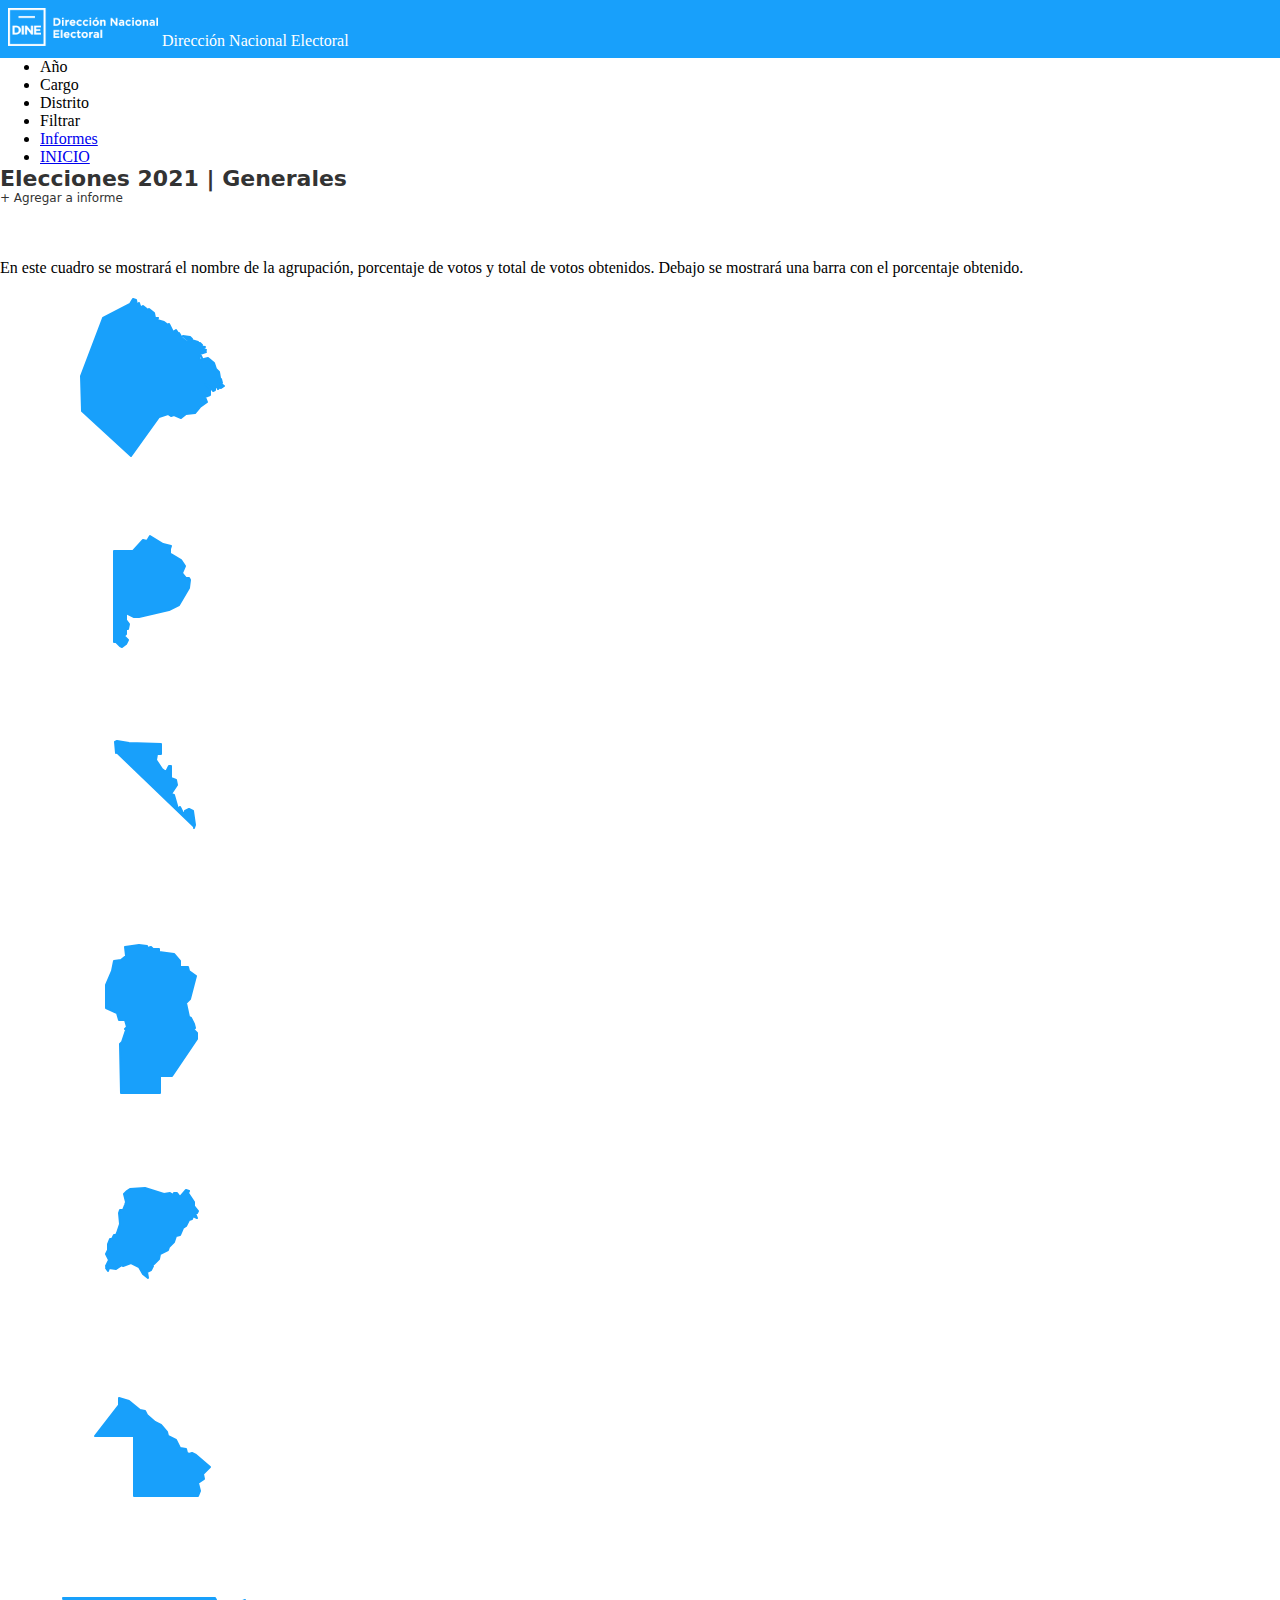
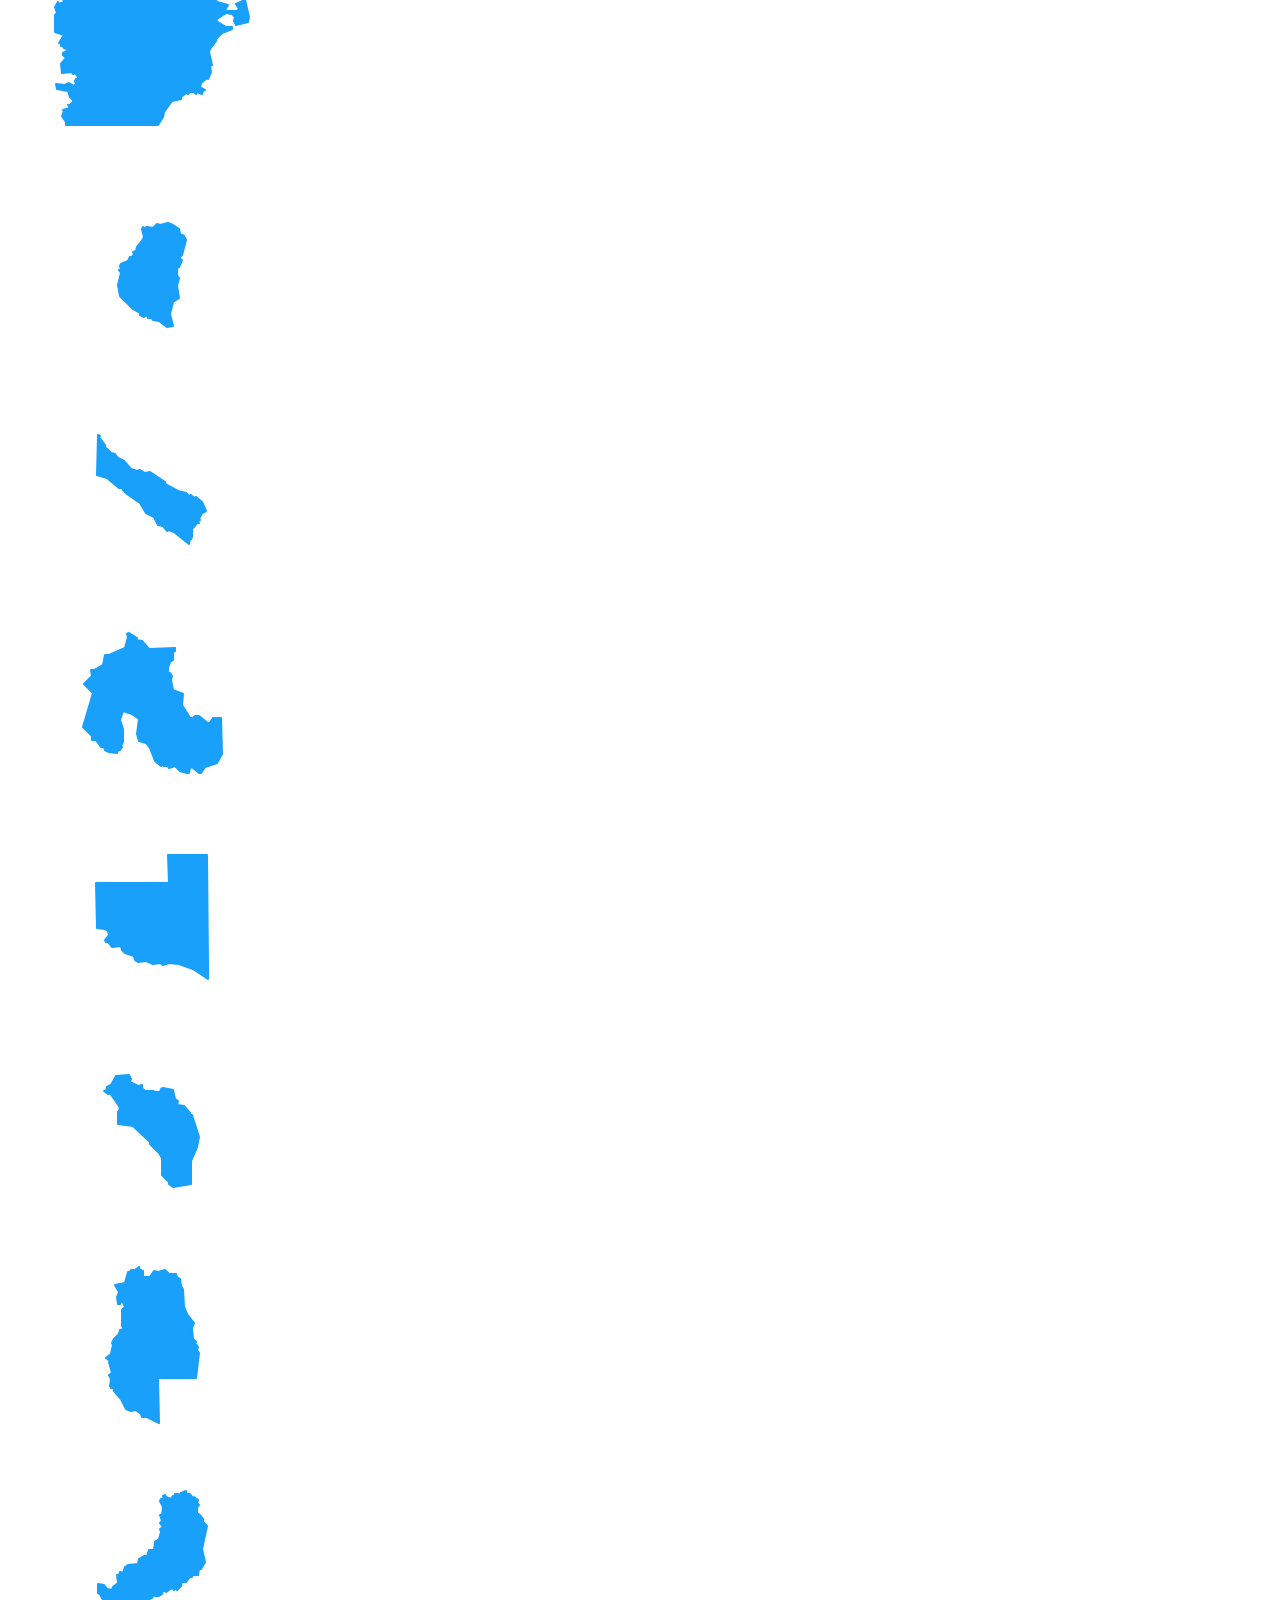
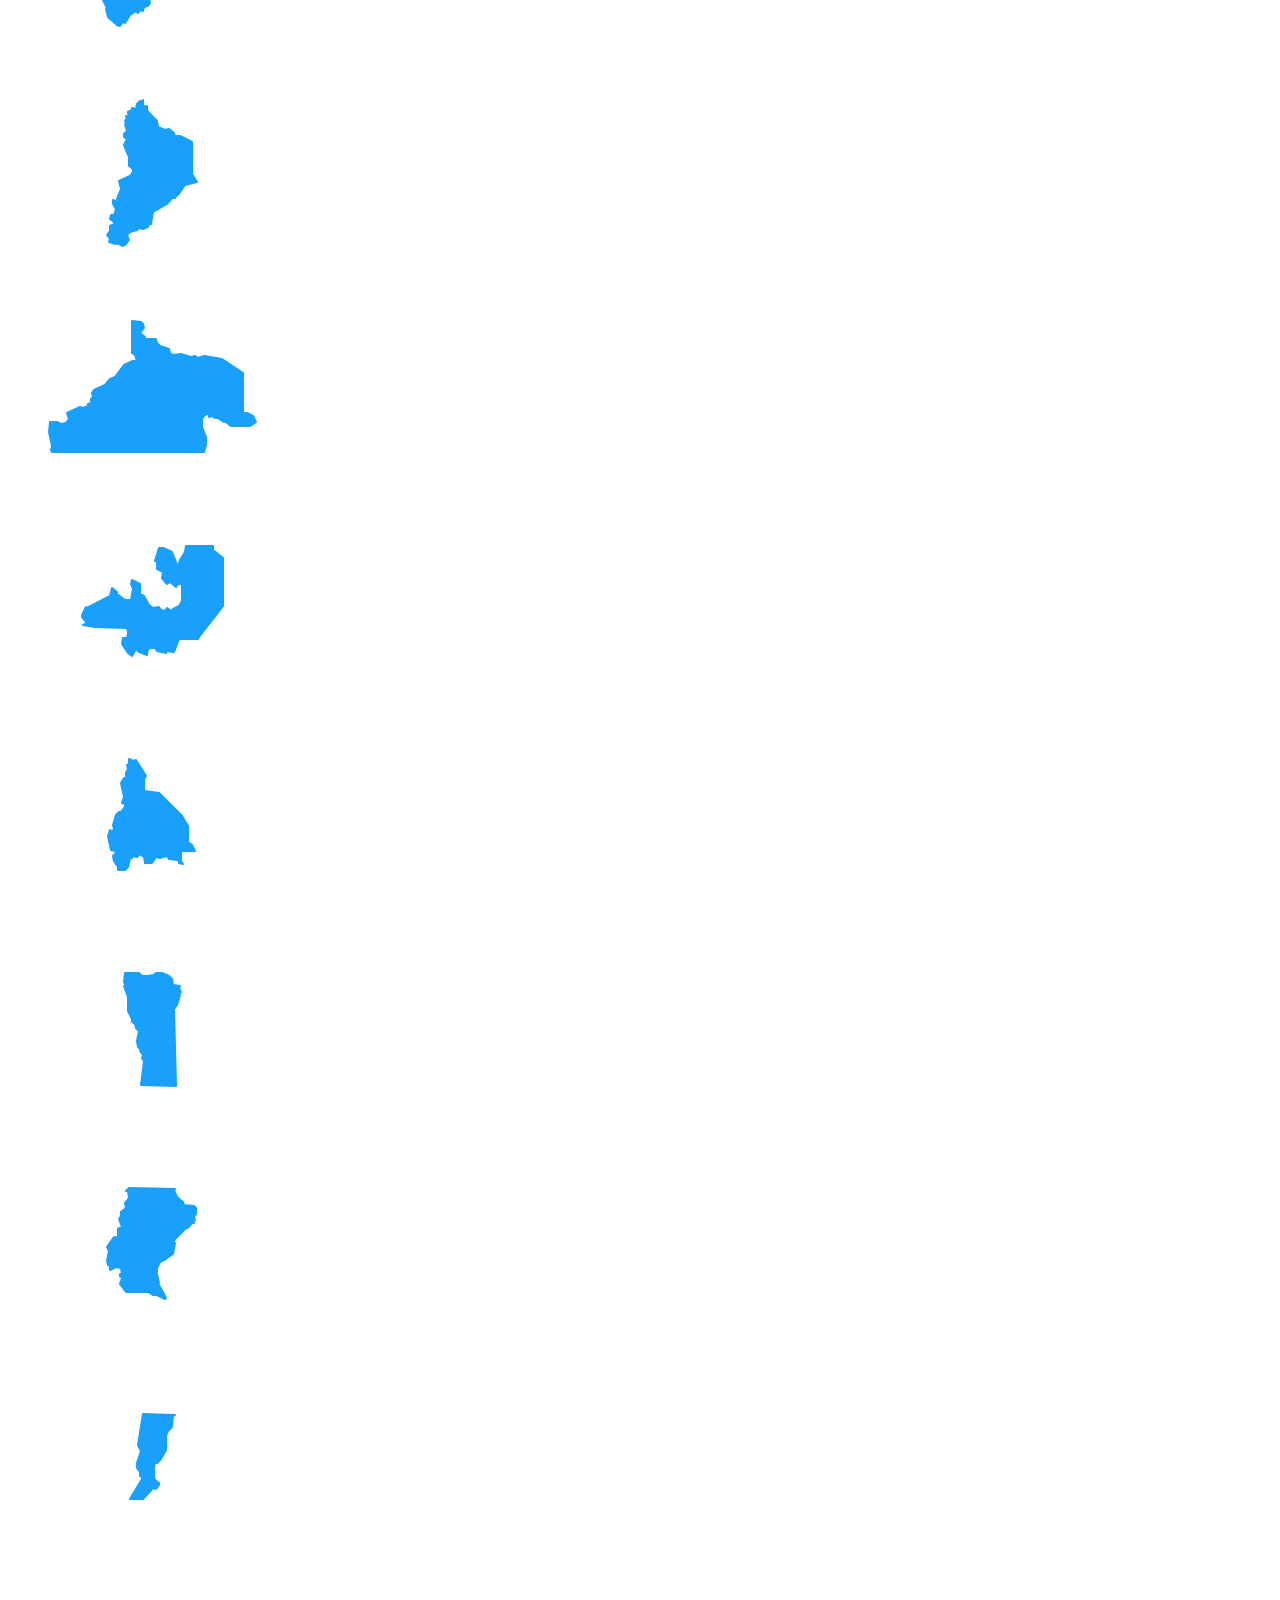
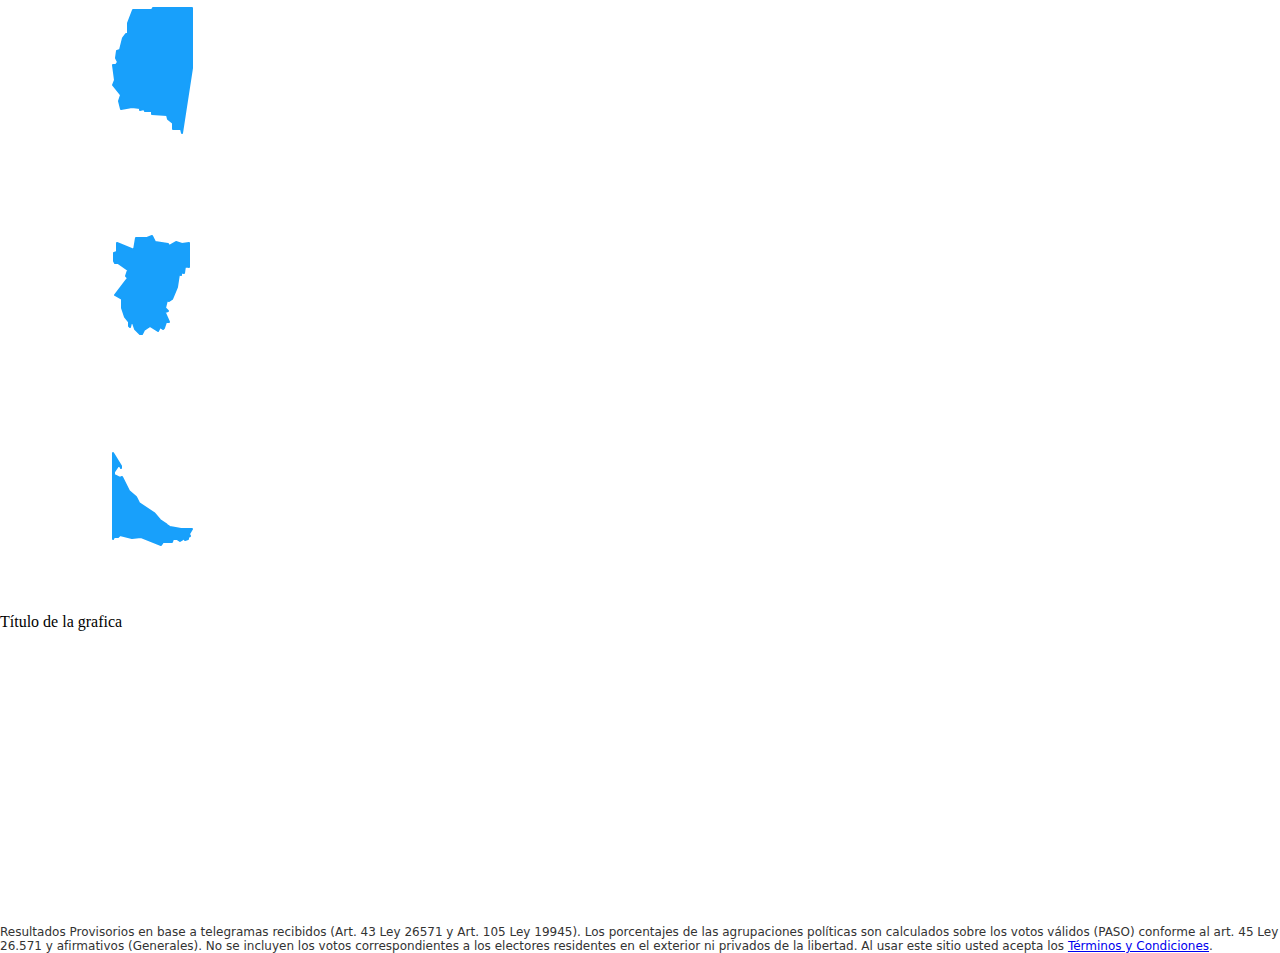
==== tup-lc2-votacion-app/generales.html @ 8f476973 "Creacion, los inicios del todo" ====
<!DOCTYPE html>
<html lang="es">

<head>
    <meta charset="UTF-8" />
    <meta name="viewport" content="width=device-width, initial-scale=1.0" />
    <title>Sistema de Publicación de Resultados Electorales</title>
    <link rel="shortcut icon" type="image/png" href="img/icons/favicon-16x16.png">
    <!-- Estilos CSS -->
    <link rel="stylesheet" href="css/common.css" />
    <link rel="stylesheet" href="css/pages/paso.css">
    <link rel="stylesheet" href="https://cdnjs.cloudflare.com/ajax/libs/font-awesome/5.15.4/css/all.min.css" crossorigin="anonymous" referrerpolicy="no-referrer" />
</head>

<body>
    <header>
        <!--Barra de logo portal-->
        <div class="header-page">
            <a href="index.html"></a><img src="img/icons/Logo_DINE_negativo.a88f983e.png" alt="logo" class="logo"> Dirección Nacional
            Electoral
        </div>
        <!--Barra de menú principal-->
        <ul>
            <li>Año</li>
            <li>Cargo</li>
            <li>Distrito</li>
            <li>Filtrar</li>
            <li><a class="active" href="informes.html">Informes</a></li>
            <li><a href="index.html">INICIO</a></li>
        </ul>
    </header>
    <!-- Contenido principal de la página -->
    <main>
        <section id="sec-titulo">
            <!--Seccion para agregar contenido-->
            <h2>Elecciones 2021 | Generales</h2>
            <!--Seccion para recorrido web-->
            <!--Seccion para "mensajes" que no se que es-->
        </section>
        <section id="sec-contenido">
            <!--Seccion para contenido de la página-->
            <p>+ Agregar a informe</p>
            <!--Icono Mesas computadas-->
            <svg version="1.1" id="Capa_1" xmlns="http://www.w3.org/2000/svg"
xmlns:xlink="http://www.w3.org/1999/xlink" x="0px" y="0px" width="841.889px"
height="595.281px" viewBox="0 0 841.889 595.281" enable-background="new 0 0 841.889
595.281" xml:space="preserve" class="v-icon__component theme--light" style="font-size: 50px; height: 50px; width: 50px;"><g><path fill="#FFFFFF"
d="M671.434,227.503l-43.614-14.145c-2.358-1.179-4.716-1.179-8.252,1.179
c-2.357,1.179-4.715,3.536-4.715,5.894l-1.179,3.536c-9.431-8.251-
22.396-20.039-34.185-35.363V31.827
c0-7.072-5.894-11.788-11.788-11.788H198.746c-7.073,0-11.788,5.895-
11.788,11.788v530.448c0,7.072,4.715,11.787,11.788,11.787h368.955c7.073,0,11.788-4.715,11.788-
11.787V348.917c1.179,2.357,3.536,3.536,4.715,4.716l44.794,14.145c1.179,0,2.357,0,3.5
36,0
c4.715,0,8.251-2.357,9.43-7.072s-1.179-10.609-5.894-12.967l0,0l34.185-11.787l30.648-102.554l34.185,10.608l0,0
c4.715,1.179,10.608-1.179,12.966-
7.072C679.685,234.576,676.149,228.682,671.434,227.503z
M555.914,550.487H210.533V43.615
h345.381v113.162c-29.47-25.934-77.799-21.218-83.693-20.039l-3.536-
34.185h35.363c5.894,0,10.609-4.715,10.609-10.609
c0-5.894-4.716-10.608-10.609-10.608H262.4c-4.715,2.357-9.43,7.072-
9.43,12.966c0,5.895,4.715,10.609,10.608,10.609h35.363
l11.787,132.022c0,2.357,1.179,5.894,2.357,8.251c2.357,2.358,4.715,3.537,7.072,3.537h1
03.731
c5.895,9.43,15.324,12.966,16.503,14.145c0,0,29.47,15.324,51.866,24.7
55c12.967,5.894,15.324,9.43,20.039,14.145
c2.357,3.537,5.894,7.073,10.609,10.609c14.146,12.967,34.185,14.146,4
0.078,15.324l17.682,4.715L555.914,550.487z
M456.897,203.927l-8.251-3.536c-1.179-1.179-17.682-8.251-31.827-
3.536c-8.251,2.357-14.145,8.251-18.86,17.682
c-2.357,4.715-3.536,8.251-3.536,12.967h-87.229l10.608-
122.593h130.844L456.897,203.927z M585.383,319.448l-42.436-11.788
c-1.179,0-2.357,0-3.536,0c0,0-17.682,0-28.291-9.431c-3.536-3.536-
5.894-7.072-8.251-9.43
c-5.894-7.073-11.788-12.967-27.112-20.039c-22.396-9.431-50.687-
24.755-51.865-24.755c0,0-7.073-3.536-9.431-9.43
c-1.179-3.536-1.179-7.072,1.179-10.609c2.357-4.715,4.716-
5.894,7.073-7.072c5.894-2.357,14.145,1.179,17.682,2.357l62.475,25.933
c4.715,1.18,15.324,4.716,22.396-2.357c4.715-4.715,3.536-11.787-
2.357-21.218c-10.609-16.503-29.469-20.039-37.721-20.039
c-1.179,0-2.357,0-2.357,0c-1.179,0-2.357,0-3.536,0l0,0l-4.716-
36.542l-1.179-8.251c0,0,0,0,1.179,0
c0,0,56.581-
8.252,76.621,24.754c15.323,25.933,38.899,50.688,56.58,62.475L585.383,319.448z"></path><path fill="#FFFFFF"
d="M368.49,179.174c2.357,1.179,3.536,2.357,5.894,2.357l0,0l0,0c3.536,0,5.895-
1.179,8.252-3.536
l29.469-35.363c3.536-4.715,2.357-10.609-1.179-14.146c-2.357-1.179-
4.715-2.357-7.072-2.357c-2.358,0-4.716,1.179-7.073,3.536
l-12.966,15.324l-9.431,11.788l-5.894-4.716l-4.715-3.536c-4.716-
3.536-10.609-2.357-14.146,2.357
c-3.536,4.716-
2.357,10.609,2.357,14.146L368.49,179.174z"></path><path fill="#FFFFFF"
d="M427.428,359.526c0-2.357,0-3.536,0-5.894c0,0,0,0,0-1.18l0,0l0,0c0-28.29-20.039-
50.688-44.793-50.688
c-24.755,0-44.794,22.397-
44.794,50.688l0,0l0,0c0,2.358,0,4.716,0,7.073c-14.145,16.503-23.575,40.078-
23.575,67.189l0,0l0,0c0,48.33,30.648,88.408,68.369,88.408c37.72,0,68.368-40.078,68.368-
88.408l0,0l0,0
C451.003,399.604,441.573,376.029,427.428,359.526z M382.635,495.085c23.576,0-43.615-25.933-47.151-57.76h94.302
C427.428,469.152,407.389,495.085,382.635,495.085z M406.21,344.202c7.073-3.536-15.324-5.894-23.575-5.894
c-8.252,0-16.503,2.357-23.576,5.894c3.537-12.967,12.967-
21.218,23.576-21.218C394.422,321.805,403.853,331.235,406.21,344.202z
M382.635,358.347c23.575,0,43.614,24.754,47.15,57.76h94.302C339.02,383.101,359.059,358.347,382.635,358.347z"></path></g></svg>
            <!--Icono Electores-->
            <svg version="1.1" id="Layer_1" xmlns="http://www.w3.org/2000/svg"
            xmlns:xlink="http://www.w3.org/1999/xlink" x="0px" y="0px" width="841.889px"
            height="595.281px" viewBox="0 0 841.889 595.281" enable-background="new 0 0 841.889
            595.281" xml:space="preserve" class="v-icon__component theme--light" style="font-size: 50px; height: 50px; width: 50px;"><title>comunidad</title><path fill="#FFFFFF"
            d="M462.824,342.115h-0.59c-3.125-1.252-6.67-0.854-9.438,1.062c-10.771,7.341-
            23.424,11.436-36.453,11.797
            c-13.2-0.436-26.022-4.519-37.043-11.797c-2.89-1.642-6.43-1.642-9.319,0c54.148,26.779-76.682,98.859-71.845,112.897
            c0.632,1.725,1.735,3.237,3.186,4.365c34.136,22.816,73.983,35.608,115.021,36.
            925c41.28-0.521,81.446-13.472,115.257-37.161
            c1.454-1.173,2.557-2.724,3.186-
            4.482C539.387,440.739,516.973,368.659,462.824,342.115z M458.813,359.693
            c5.067,2.88,9.848,6.237,14.275,10.027l-21.707,27.016l-21.353-26.426c10.135-
            1.979,19.866-5.647,28.784-10.854V359.693z
            M434.039,395.084l-17.342,20.999c0,0,0,0.59,0,0.826c0,0.235,0,0,0-0.826l17.224-20.999l17.578-21.471L434.039,395.084z
            M373.992,359.693c8.952,5.199,18.728,8.83,28.902,10.735l-21.588,26.308l22.061-27.252c4.616-3.762,9.55-7.117,14.746-10.027
            V359.693z M315.007,447.464c5.307-26.169,17.715-50.372,35.863-
            69.957l25.6,32.088c1.272,1.329,3,2.13,4.837,2.241
            c1.824-0.022,3.548-0.841,4.719-2.241l4.837-5.898l12.977,15.69l31.853,52.497c-20.349-4.863-39.705-13.204-57.216-24.656
            L315.007,447.464z M416.579,478.725c-10.703-0.196-21.366-1.381-31.852-
            3.539l31.852-52.143l32.088,52.496
            c-10.662,1.965-21.481,2.952-32.323,2.95L416.579,478.725z M461.29,472.709l32.441-52.851l12.977-15.69l4.955,5.898
            c1.138,1.441,2.883,2.27,4.719,2.242l0,0c1.824-0.023,3.548-0.842,4.719-
            2.242l25.718-32.56
            c18.07,19.442,30.544,43.411,36.099,69.367c-17.312,11.868-36.609,20.539-
            56.979,25.6L461.29,472.709z"></path><path fill="#FFFFFF"
            d="M416.462,340.935c45.3,0,81.753-54.856,81.753-100.157c1.717-45.184-33.521-83.204-
            78.705-84.92
            s-83.204,33.521-84.92,78.706c-0.078,2.07-
            0.078,4.144,0,6.214C334.59,286.079,371.043,340.935,416.462,340.935z M480.756,240.778c0,1.298,0,2.596,0,3.894c-18.168-6.606-25.364-40.229-27.842-
            56.98C470.381,199.714,480.797,219.574,480.756,240.778z
            M352.05,240.778c0.387-35.316,29.094-63.76,64.412-
            63.822c7.58,0.036,15.093,1.435,22.178,4.129
            c-5.771,25.088-21.943,46.535-44.475,58.985c-12.627,7.394-27.523,9.911-
            41.88,7.079C352.168,244.553,352.05,242.666,352.05,240.778
            z M362.549,260.244c13.056-0.269,25.851-3.71,37.278-10.028c19.154-
            10.271,34.437-26.506,43.531-46.244
            c4.719,20.645,14.864,47.188,35.392,53.087c-6.96,32.56-33.268,66.418-
            62.406,66.418s-54.03-32.089-61.816-63.94
            C357.182,259.952,359.863,260.188,362.549,260.244z"></path><path
            fill="#FFFFFF"
            d="M542.454,249.036l0.944,3.186c0.522,1.727,0.839,3.508,0.943,5.309l0,0c-0.551,1.18-
            1.966,3.657-4.247,7.433
            l-1.062,1.77c-1.563,2.695-
            1.181,6.096,0.943,8.376c6.438,6.525,14.637,11.034,23.595,12.977c0.584,0.114,1.185,0.
            114,1.77,0
            c3.892,0.367,7.345-2.489,7.713-6.381c0.352-3.722-2.251-7.075-5.943-7.658c4.577-1.021-8.934-2.859-12.859-5.427
            c1.602-2.582,2.87-5.356,3.775-8.258c0.116-1.177,0.116-2.362,0-3.539c-0.062-
            3.077-0.537-6.133-1.416-9.083l-0.943-3.422
            c0-1.298-0.826-2.595-1.18-3.893v-1.18c-3.318-7.425-5.047-15.462-5.073-
            23.595c0.729-30.418,25.977-54.486,56.395-53.759
            s54.486,25.977,53.759,56.395c-0.187,7.795-2.025,15.461-5.395,22.492l2.124,7.433c-0.941,3.021-1.457,6.157-1.533,9.319
            c-0.116,1.177-0.116,2.362,0,3.539c-0.056,0.352-
            0.056,0.71,0,1.062c0.976,2.515,2.201,4.926,3.657,7.196
            c-2.936,1.979-6.159,3.49-9.556,4.483c-3.891,0.815-6.383,4.629-
            5.567,8.52c0.815,3.89,4.63,6.382,8.52,5.566
            c0.443-0.093,0.877-0.228,1.294-0.401c7.512-2.082,14.32-6.159,19.701-
            11.797c2.093-2.286,2.518-5.642,1.062-8.376l-1.062-1.77
            c-0.943-1.534-3.421-5.663-4.246-7.314v-0.59c0.017-1.81,0.336-3.604,0.943-
            5.309c0.59-2.478,1.298-4.837,1.77-6.371
            c15.945-34.834,0.633-75.999-34.201-91.944s-75.999-0.633-91.944,34.201c8.279,18.087-8.396,38.857-0.319,57.036L542.454,249.036z"></path><path fill="#FFFFFF"
            d="M642.375,297.64c-2.532-1.03-5.412-0.72-7.668,0.825c-8.872,5.963-19.276,9.24-
            29.965,9.438
            c-10.801-0.386-21.289-3.732-30.318-9.674c-2.138-1.544-4.956-1.771-7.313-
            0.59l0,0c-23.636,13.269-41.938,34.323-51.789,59.575
            c3.657,4.247,7.078,8.612,10.263,12.977c5.804-16.099,14.791-30.863,26.426-
            43.413l24.42,27.134
            c0.923,1.054,2.257,1.656,3.657,1.651l0,0c1.508-0.124,2.886-0.899,3.775-
            2.124l20.526-29.729l20.881,30.201
            c0.928,1.18,2.285,1.943,3.775,2.123l0,0c1.43-0.02,2.79-0.615,3.774-
            1.651l24.893-27.134c15.105,16.03,25.513,35.905,30.082,57.452
            c-24.783,16.33-53.728,25.214-83.405,25.6c-22.516-0.792-44.649-6.045-65.12-
            15.454c3.217,5.863,6.131,11.888,8.73,18.05
            c18.353,6.987,37.713,10.971,57.334,11.797c33.779-0.463,66.647-11.022,94.376-
            30.318c1.199-0.993,2.098-2.301,2.596-3.775C705.608,378.923,687.204,319.819,642.375,297.64z M579.615,342.705l-20.881-
            22.65c3.726-2.86,7.67-5.425,11.797-7.668
            c7.562,4.349,15.827,7.343,24.42,8.848L579.615,342.705z M629.989,342.705l14.864-21.353c8.595-1.564,16.855-4.598,24.42-8.966
            c4.164,2.182,8.113,4.749,11.797,7.668L629.989,342.705z"></path><path
            fill="#FFFFFF" d="M628.337,190.877c-1.385-2.284-4.359-3.014-6.644-1.628c1.115,0.676-1.91,1.773-2.204,3.044
            c-6.253,27.959-24.774,29.492-39.639,30.79c-8.729,0.708-18.639,1.651-
            18.639,11.207c0,24.185,19.465,53.323,43.53,53.323
            c24.066,0,43.649-29.139,43.649-
            53.323C643.531,219.045,636.794,204.462,628.337,190.877z M604.743,278.057
            c-17.932,0-33.976-24.42-34.094-43.649c3.214-1.169,6.607-1.768,10.027-
            1.77c13.213-1.18,34.447-2.949,44.711-27.251
            c5.456,9.175,9.925,18.903,13.331,29.021C638.719,253.637,622.792,278.057,604.
            743,278.057z"></path><path fill="#FFFFFF" d="M313.709,362.996c3.304-4.011,6.843-
            7.903,10.5-11.797c-10.078-22.699-27.316-41.47-49.076-53.44l0,0
            c-2.572-1.03-5.487-0.721-7.786,0.825c-8.815,5.99-19.19,9.271-29.847,9.438c10.771-0.347-21.232-3.697-30.2-9.674
            c-2.422-1.345-5.365-1.345-7.786,0c-44.476,22.061-62.879,81.046-
            58.985,92.606c0.544,1.449,1.483,2.717,2.713,3.657
            c28.015,18.697,60.712,29.161,94.377,30.201c16.017-0.268,31.911-2.851,47.188-
            7.669c1.908-5.903,4.153-11.693,6.724-17.341
            c-14.479,5.61-29.701,9.067-45.183,10.263l25.01-51.553c1.152-2.354,0.273-
            5.196-2.005-6.488l-10.146-5.898l21.234-27.605
            C295.008,330.396,306.432,345.669,313.709,362.996z M153.741,384.349c5.684-
            25.848,19.895-49.032,40.346-65.828l21.234,27.487
            l-10.146,5.898c-2.234,1.332-3.06,4.165-
            1.887,6.488l24.892,51.554C201.697,407.4,176.191,398.629,153.741,384.349z
            M232.192,396.146l-18.285-37.751l10.971-6.488c1.257-0.7,2.157-1.9,2.478-
            3.304c0.226-1.408-0.114-2.85-0.943-4.011l-24.303-32.088
            l0,0c9.059,5.185,19.108,8.401,29.493,9.438c0.472,22.65,0.708,55.564,0.59,73.
            731V396.146z M247.764,344.593
            c-1.677,2.163-
            1.283,5.275,0.879,6.952c0.171,0.132,0.35,0.253,0.536,0.362l10.972,6.488l17.932,38.341c0-12.505,0-35.392,0-74.204
            c10.56-1.072,20.771-4.369,29.965-9.673l0,0L247.764,344.593z"></path><path
            fill="#FFFFFF"
            d="M180.521,255.171c5.19,10.382,23.594,41.525,56.743,41.525c33.15,0,51.554-
            31.144,56.744-41.525
            c7.55-3.822,12.906-10.921,14.511-19.229c4.03-10.152,3.024-21.612-2.714-
            30.908c-1.321-1.697-2.869-3.205-4.601-4.482
            c-9.042-35.281-44.972-56.552-80.253-47.51c-23.321,5.977-41.532,24.188-
            47.509,47.51c-1.962,1.255-3.68,2.854-5.073,4.719
            c-5.66,9.234-6.664,20.588-
            2.713,30.672C167.249,244.36,172.775,251.508,180.521,255.171z M180.521,214.235
            c1.003-1.31,2.491-2.16,4.129-2.359l0,0c0.77,0.139,1.506-0.372,1.645-
            1.142c0.003-0.013,0.005-0.025,0.007-0.038
            c3.3-27.756,28.475-47.581,56.23-
            44.281c23.217,2.76,41.521,21.064,44.28,44.281c0.178,0.805,0.959,1.325,1.77,1.18c1.693,0.124,3.247,0.987,4.247,2.359c1.651,2.241,3.067,7.078,0,17.342c1.415,4.954-4.247,10.735-8.848,9.438
            c-0.716-0.241-1.494,0.122-1.77,0.825c-7.668,19.584-24.892,39.284-
            45.772,39.284s-38.223-19.818-45.891-39.52
            c-0.238-0.571-0.797-0.944-1.416-0.944l0,0c-4.601,1.534-7.55-4.364-8.966-
            9.319c-2.595-10.027-1.18-14.864,0.473-17.105H180.521z"></path></svg>
            <!--Icono Participación sobre escrutado-->
            <svg version="1.1" id="Layer_1" xmlns="http://www.w3.org/2000/svg" xmlns:xlink="http://www.w3.org/1999/xlink" x="0px" y="0px" width="841.889px" height="595.281px" viewBox="0 0 841.889 595.281" enable-background="new 0 0 841.889 595.281" xml:space="preserve" class="v-icon__component theme--light" style="font-size: 50px; height: 50px; width: 50px;"><title>participacion</title><path fill="#FFFFFF" d="M508.832,212.347c-2.05-2.229-4.488-4.068-7.195-5.427c-2.793-1.0335.824-1.238-8.73-0.59             c-1.705,0.26-3.37,0.735-4.955,1.416c-10.957,5.935-20.277,14.48527.133,24.892c-4.26,6.344-10.35,11.24-17.46,14.038V116.909             c1.236-5.799-2.462-11.501-8.261-12.737s-11.502,2.462-12.737,8.261c0.315,1.476-0.315,3.001,0,4.477v70.782             c0,2.802-2.271,5.073-5.073,5.073s-5.072-2.271-5.072-5.073V97.326c0.7516.472-3.886-12.327-10.357-13.079             c-0.048-0.006-0.095-0.011-0.143-0.016c-6.479,0.673-11.188,6.47310.515,12.953c0.005,0.047,0.011,0.095,0.016,0.142v90.247             c0,2.802-2.271,5.073-5.072,5.073c-2.802,0-5.073-2.271-5.073-5.073v80.81c0.771-6.364-3.682-12.18-10.027-13.095             c-6.48,0.673-11.188,6.47310.515,12.953c0.005,0.047,0.01,0.095,0.016,0.142v90.365c0,2.802-2.271,5.0735.073,5.073             s-5.072-2.271-5.072-5.073v-61.816c0.751-6.472-3.886-12.327-10.35713.079c-0.048-0.005-0.095-0.011-0.143-0.016             c-6.48,0.674-11.188,6.47310.515,12.953c0.005,0.047,0.01,0.095,0.016,0.142v128.234c1.572,18.48,6.725,36.419,21.824,47.188             h81.636c11.325-6.8,20.806-16.28,27.605-27.605c2.595-4.837,4.8379.319,7.078-13.566c6.687-16.377,16.459-31.315,28.785-44.003             c3.446-2.846,7.115-5.409,10.971-7.668c1.093-0.64,1.863-1.711,2.1232.949C509.631,214.033,509.414,213.078,508.832,212.347z"></path><path fill="#FFFFFF" d="M328.573,348.25h127.645c4.495,0,8.14,3.645,8.14,8.14l0,0v154.66l0,0H320.552l0,0V3 56.272             C320.615,351.868,324.17,348.313,328.573,348.25z"></path><rect x="339.073" y="317.695" fill="#FFFFFF" width="108.061" height="22.533"></rect><path fill="#FFFFFF" d="M657.24,282.422c-1.578-1.706-3.458-3.105-5.544-4.129c-2.162-0.5924.444-0.592-6.606,0             c-1.346,0.213-2.655,0.61-3.894,1.18c-8.328,4.552-15.416,11.07320.645,18.993c-3.306,4.799-7.938,8.529-13.331,10.736v-99.804             c1.083-4.431-1.632-8.899-6.062-9.982c-4.431-1.082-8.899,1.6329.982,6.062c-0.314,1.288-0.314,2.632,0,3.92V263.9c0.207,2.307-1.473,4.354-3.774,4.602c-2.343-0.122-4.143-2.12-4.0214.462c0.002-0.047,0.005-0.093,0.009-0.14v-69.484             c1.083-4.431-1.632-8.899-6.062-9.981c-4.431-1.083-8.899,1.6319.982,6.062c-0.314,1.288-0.314,2.632,0,3.92v69.013             c0.373,2.117-1.041,4.137-3.159,4.51c-2.117,0.372-4.136-1.042-4.5093.159c-0.078-0.447-0.078-0.904,0-1.351v-61.816             c0.939-4.463-1.918-8.843-6.381-9.781c-4.463-0.939-8.842,1.9179.781,6.381c-0.235,1.121-0.235,2.279,0,3.4v69.721             c0.737,2.02-0.303,4.255-2.322,4.992c-2.02,0.736-4.254-0.303-4.9912.322c-0.315-0.862-0.315-1.808,0-2.67v-47.188             c0.938-4.463-1.918-8.842-6.381-9.781s-8.843,1.918-9.781,6.381c0.236,1.121-0.236,2.279,0,3.4v98.152             c-1.186,13.88,4.937,27.377,16.162,35.627h62.524c8.877-5.241,16.29912.623,21.588-21.471l5.309-10.382             c5.146-12.51,12.633-23.922,22.061-33.622c2.67-2.135,5.467-4.104,8.3765.898c0.834-0.489,1.431-1.3,1.652-2.241             C657.869,283.641,657.694,282.938,657.24,282.422z"></path><path fill="#FFFFFF" d="M519.332,386.472h97.68c3.453,0,6.252,2.799,6.252,6.252v117.971l0,0H512.608l0,0V39 2.724             c-0.01-3.453,2.781-6.26,6.2346.27C519.006,386.454,519.169,386.46,519.332,386.472z"></path><rect x="527.354" y="363.114" fill="#FFFFFF" width="82.698" height="17.224"></rect><path fill="#FFFFFF" d="M304.508,320.173c-1.309-1.415-2.869-2.575-4.602-3.421c-1.8510.524-3.812-0.524-5.662,0l-3.186,0.943             c-6.955,3.823-12.869,9.291-17.224,15.927c-2.748,4.048-6.654,7.17311.207,8.966v-83.76c0.419-4.117-2.505-7.824-6.606-8.376             c-4.149,0.493-7.14,4.218-6.725,8.376v45.536c0.135,1.95-1.337,3.6413.287,3.774c-0.005,0.001-0.011,0.001-0.016,0.001             c-1.909-0.187-3.322-1.861-3.186-3.775v-57.688c0.352-4.139-2.607-7.8246.725-8.376c-4.116,0.552-7.075,4.237-6.724,8.376v57.688             c0.343,1.792-0.831,3.523-2.623,3.866c-1.792,0.344-3.522-0.831-3.8652.623c-0.079-0.41-0.079-0.832,0-1.243v-51.671             c0.412-4.134-2.593-7.824-6.725-8.258c-4.1,0.493-7.071,4.1446.725,8.258v57.688c0.001,1.759-1.425,3.186-3.184,3.187             s-3.186-1.425-3.187-3.184c0-0.001,0-0.002,0-0.003v-39.049c0.352-4.1392.607-7.824-6.725-8.376             c-4.149,0.493-7.139,4.218-6.725,8.376v82.58c1.079,11.861,4.222,23.405,13.921,30.318h52.144             c7.469-4.531,13.645-10.91,17.931-18.521l4.483-8.612c4.286-10.447,10.53319.979,18.403-28.077c2.212-1.854,4.58-3.511,7.078-4.954             c0.715-0.38,1.199-1.085,1.2981.888C305.219,321.508,305.073,320.68,304.508,320.173z"></path><path fill="#FFFFFF" d="M189.368,406.999h81.518c2.867,0,5.19,2.324,5.19,5.191v98.859l0,0h91.898l0,0V412.19             C184.178,409.323,186.501,406.999,189.368,406.999z"></path><rect x="195.975" y="387.534" fill="#FFFFFF" width="69.013" height="14.393"></rect></svg>
        <div><!-- Cuadro de datos por agrupacion politica-->
        En este cuadro se mostrará el nombre de la agrupación, porcentaje de votos y total de votos obtenidos. Debajo se mostrará una barra con el porcentaje obtenido.</div>
        <div><!--Cuadro de mapa-->
        <!--//Ciudad Autónoma de Buenos Aires//-->
        <svg height="210" width="800"><path class="leaflet-interactive" stroke="#18a0fb" stroke-opacity="1" stroke-width="2" stroke-linecap="round" stroke-linejoin="round" fill="#18a0fb" fill-opacity="1" fill-rule="evenodd" d="M182 61L179 56L176 58L178 56L176 53L173 55L169 47L168 48L164 45L157 43L158 41L155 41L154 36L149 32L148 33L143 29L142 30L145 32L140 29L138 32L137 30L140 29L139 26L137 28L136 23L133 22L130 27L103 41L81 99L82 134L131 179L159 140L168 137L171 139L174 138L181 141L186 137L195 136L200 130L207 125L205 120L210 118L210 112L205 107L210 110L213 114L215 113L215 110L217 110L218 112L219 111L217 109L221 111L224 109L220 106L222 106L221 102L218 102L216 104L215 103L217 102L212 102L220 101L219 95L216 92L214 86L208 81L200 83L199 80L201 79L202 81L200 77L206 75L203 75L203 73L206 73L201 71L205 70L199 69L198 68L202 68L200 66L195 67L194 66L198 65L188 62L192 62L190 60L183 59L189 64L187 65z"></path></svg>
        <!--//Buenos Aires//--> 
        <svg height="210" width="800"><path class="leaflet-interactive" stroke="#18a0fb" stroke-opacity="1" stroke-width="2" stroke-linecap="round" stroke-linejoin="round" fill="#18a0fb" fill-opacity="1" fill-rule="evenodd" d="M171 55L163 53L150 45L147 50L143 49L133 60L114 60L114 151L116 151L120 155L122 156L126 153L128 149L124 145L126 143L126 138L128 138L129 133L126 129L126 122L134 126L139 126L169 119L179 114L189 97L190 89L189 87L186 87L182 82L185 75L181 69L171 63L170 64L170 58z"></path></svg>  
        <!--//Catamarca//--> 
        <svg height="210" width="800"><path class="leaflet-interactive" stroke="#18a0fb" stroke-opacity="1" stroke-width="2" stroke-linecap="round" stroke-linejoin="round" fill="#18a0fb" fill-opacity="1" fill-rule="evenodd" d="M194 123L195 120L193 106L189 104L185 106L185 108L183 108L180 102L178 104L174 90L171 89L177 80L176 75L171 73L171 61L169 61L166 67L162 64L156 55L157 49L161 49L161 39L129 38L117 36L115 37L116 48L12062L116 64L115 70L122 80L121 84L110 84L111 85L104 98L104 102L116 101L119 105L118 108L129 111L132 117L137 116L148 118L149 115L151 114L161 116L163 125L166 127L165 131L172 132L178 139L178 141L180 141L187 163L194 162L199 158L198 149L201 149L201 145L199 143L201 135L199 131L194 127L194 124z"></path></svg>
        <!--//Córdoba//--> 
        <svg height="210" width="800"><path class="leaflet-interactive" stroke="#18a0fb" stroke-opacity="1" stroke-width="2" stroke-linecap="round" stroke-linejoin="round" fill="#18a0fb" fill-opacity="1" fill-rule="evenodd" d="M125 101L127 108L125 110L126 111L122 123L120 125L121 174L160 174L160 157L172 157L197 120L197 114L193 110L195 109L194 105L191 99L189 98L186 84L190 80L196 57L189 52L188 48L180 48L180 42L174 35L159 33L159 30L153 30L151 28L147 29L147 27L139 26L125 28L126 37L121 41L114 42L112 52L106 66L106 89L117 94L119 101z"></path></svg>  
        <!--//Corrientes//--> 
        <svg height="210" width="800"><path class="leaflet-interactive" stroke="#18a0fb" stroke-opacity="1" stroke-width="2" stroke-linecap="round" stroke-linejoin="round" fill="#18a0fb" fill-opacity="1" fill-rule="evenodd" d="M106 135L108 138L109 135L116 136L122 132L123 133L131 130L139 134L143 141L148 145L147 139L151 137L153 133L152 131L154 131L159 126L160 121L168 117L169 114L174 109L176 103L180 102L183 95L186 93L189 87L192 86L193 83L197 85L195 80L197 80L198 78L194 73L194 69L188 60L189 58L186 57L180 64L177 60L174 60L173 62L170 60L164 61L145 55L130 56L127 58L124 61L126 69L125 72L123 77L120 77L119 80L120 91L117 100L116 102L114 102L112 106L110 106L108 111L108 117L106 121L109 127L106 133L107 135z"></path></svg>  
        <!--//Chaco//--> 
        <svg height="210" width="800"><path class="leaflet-interactive" stroke="#18a0fb" stroke-opacity="1" stroke-width="2" stroke-linecap="round" stroke-linejoin="round" fill="#18a0fb" fill-opacity="1" fill-rule="evenodd" d="M152 149L198 149L200 144L198 136L204 132L203 127L210 120L196 108L192 106L189 107L187 106L186 102L180 101L176 93L168 89L167 85L161 78L155 75L147 68L145 64L140 63L129 54L119 51L119 58L95 89L134 89L134 149z"></path></svg>  
        <!--//Chubut//--> 
        <svg height="210" width="800"><path class="leaflet-interactive" stroke="#18a0fb" stroke-opacity="1" stroke-width="2" stroke-linecap="round" stroke-linejoin="round" fill="#18a0fb" fill-opacity="1" fill-rule="evenodd" d="M94 37L63 37L64 41L59 43L58 41L55 46L57 52L55 54L55 71L64 74L59 82L61 82L61 85L62 84L64 87L67 88L67 90L63 92L63 94L66 97L61 103L62 112L72 111L73 113L75 112L78 116L78 118L76 118L75 120L76 123L74 125L69 122L65 124L56 123L57 128L68 130L70 136L73 139L73 141L70 144L68 144L70 147L63 149L64 150L62 155L66 161L66 164L158 164L163 156L164 151L172 140L181 138L181 136L186 132L188 133L190 131L194 131L196 133L197 131L202 133L203 130L205 129L200 126L201 122L207 117L208 118L211 111L210 105L212 104L209 91L210 88L216 80L216 78L222 72L232 68L232 66L226 66L216 60L217 58L226 52L232 53L235 56L234 60L236 64L248 61L249 56L245 39L236 43L239 48L237 50L227 50L225 49L228 44L217 41L215 37L105 37z"></path></svg>  
        <!--//Entre Rios//--> 
        <svg height="210" width="800"><path class="leaflet-interactive" stroke="#18a0fb" stroke-opacity="1" stroke-width="2" stroke-linecap="round" stroke-linejoin="round"fill="#18a0fb" fill-opacity="1" fill-rule="evenodd" d="M168 48L160 50L157 49L153 53L147 52L145 53L145 55L143 52L142 54L144 62L142 66L137 72L136 76L133 77L134 79L132 82L130 82L128 86L121 89L120 91L121 94L119 95L121 98L118 110L120 121L133 134L140 138L140 140L144 142L147 140L148 143L152 143L153 145L159 146L167 152L173 151L170 139L173 127L179 123L177 111L179 103L177 101L177 93L179 92L182 85L179 83L182 80L186 65L184 61L180 59L179 54L173 50z"></path></svg>  
        <!--//Formosa//--> 
        <svg height="210" width="800"><path class="leaflet-interactive" stroke="#18a0fb" stroke-opacity="1" stroke-width="2" stroke-linecap="round" stroke-linejoin="round" fill="#18a0fb" fill-opacity="1" fill-rule="evenodd" d="M98 46L97 86L107 89L119 99L123 99L123 101L127 105L140 114L146 124L154 128L158 136L163 137L167 142L169 141L174 143L189 155L190 149L191 150L192 148L192 140L198 133L199 134L198 132L200 131L199 130L202 124L206 122L202 113L196 108L194 109L191 106L189 107L186 104L178 102L165 95L165 93L150 83L145 84L140 81L137 82L131 80L124 72L118 69L115 65L111 64L105 58L105 56L99 48L100 47z"></path></svg>  
        <!--//Jujuy//--> 
        <svg height="210" width="800"><path class="leaflet-interactive" stroke="#18a0fb" stroke-opacity="1" stroke-width="2" stroke-linecap="round" stroke-linejoin="round" fill="#18a0fb" fill-opacity="1" fill-rule="evenodd" d="M190 115L182 102L183 91L173 87L171 77L172 73L170 70L168 70L168 65L170 59L173 57L173 49L175 48L175 45L149 46L142 38L136 37L137 35L129 30L127 31L128 34L125 45L109 52L105 52L103 62L94 67L91 67L92 73L84 81L93 90L83 124L92 133L92 137L96 137L101 144L104 144L105 147L109 149L117 150L117 148L120 147L122 144L121 143L123 139L123 126L120 117L123 108L132 111L139 116L137 131L139 138L146 140L150 145L155 158L161 163L162 161L164 163L168 163L169 165L175 163L180 168L187 170L189 170L190 165L192 164L199 170L201 170L205 164L217 160L222 151L221 115L213 115L209 121L199 113L195 113L193 115z"></path></svg>  
        <!--//La Pampa//--> 
        <svg height="210" width="800"><path class="leaflet-interactive" stroke="#18a0fb" stroke-opacity="1" stroke-width="2" stroke-linecap="round" stroke-linejoin="round" fill="#18a0fb" fill-opacity="1" fill-rule="evenodd" d="M208 148L207 38L168 38L169 66L96 66L97 111L105 112L108 114L109 118L105 123L106 125L108 125L112 130L121 129L122 133L125 136L134 139L135 143L138 145L146 144L153 147L160 146L163 148L169 146L179 147L193 152L208 162z"></path></svg>  
        <!--//La Rioja//--> 
        <svg height="210" width="800"><path class="leaflet-interactive" stroke="#18a0fb" stroke-opacity="1" stroke-width="2" stroke-linecap="round" stroke-linejoin="round" fill="#18a0fb" fill-opacity="1" fill-rule="evenodd" d="M153 60L145 60L142 57L142 54L138 55L130 51L131 48L129 44L116 45L111 54L107 56L106 60L104 60L108 63L110 62L119 75L120 78L118 81L118 93L133 95L150 111L150 113L159 122L162 127L162 144L169 151L169 153L173 156L191 153L191 130L197 116L199 106L192 84L190 84L190 82L184 75L177 74L178 70L175 68L173 59L163 57L161 58L160 61L155 61z"></path></svg>  
        <!--//Mendoza//--> 
        <svg height="210" width="800"><path class="leaflet-interactive" stroke="#18a0fb" stroke-opacity="1" stroke-width="2" stroke-linecap="round" stroke-linejoin="round"fill="#18a0fb" fill-opacity="1" fill-rule="evenodd" d="M124 60L125 61L122 65L122 81L124 84L120 85L119 89L114 94L112 98L113 100L111 109L106 113L110 116L109 117L112 128L109 130L111 134L110 141L111 143L114 143L114 146L121 154L126 164L131 166L136 165L141 169L142 172L147 172L159 178L158 133L196 133L199 108L197 105L198 102L195 98L196 97L193 94L192 83L194 78L187 69L184 62L183 44L181 41L180 34L177 32L176 29L169 29L165 25L158 27L154 26L150 32L143 32L143 26L140 25L139 22L135 25L131 25L130 27L128 27L125 38L115 40L119 47L117 52L118 59L120 59L121 56L123 57z"></path></svg>  
        <!--//Misiones//--> 
        <svg height="210" width="800"><path class="leaflet-interactive" stroke="#18a0fb" stroke-opacity="1" stroke-width="2" stroke-linecap="round" stroke-linejoin="round" fill="#18a0fb" fill-opacity="1" fill-rule="evenodd" d="M146 147L148 147L150 144L149 140L152 139L154 135L155 137L159 137L162 135L163 131L166 133L172 129L174 131L175 129L177 131L181 127L182 121L183 123L186 123L190 118L192 118L192 116L198 116L199 110L201 110L205 103L202 90L207 67L203 63L203 60L200 56L197 54L197 49L199 46L197 44L198 41L194 38L193 39L190 35L186 35L186 37L186 32L181 34L181 36L180 35L179 37L178 35L175 35L175 37L173 37L171 40L166 38L165 36L163 37L164 40L161 40L160 42L163 48L162 56L160 56L162 62L160 64L163 68L160 70L161 73L159 80L155 83L154 91L149 91L147 97L144 97L139 100L138 105L128 106L125 108L123 114L120 113L119 116L117 116L118 124L113 128L112 131L107 130L104 126L98 125L98 134L100 135L107 149L106 150L108 158L117 166L120 167L122 163L125 164L130 156L136 152L138 154L140 151L143 152L143 150L141 149L143 147L144 149z"></path></svg>  
        <!--//Neuquén//--> 
        <svg height="210" width="800"><path class="leaflet-interactive" stroke="#18a0fb" stroke-opacity="1" stroke-width="2" stroke-linecap="round" stroke-linejoin="round" fill="#18a0fb" fill-opacity="1" fill-rule="evenodd" d="M178 122L185 112L197 109L192 101L192 69L180 63L175 63L174 60L169 56L165 57L158 54L157 48L149 40L147 37L147 33L145 34L143 32L143 27L142 29L140 28L137 31L136 36L132 35L132 37L128 39L129 44L126 43L127 45L125 48L127 51L125 51L127 58L124 61L124 64L127 66L124 72L129 84L129 93L133 96L133 99L130 103L119 108L121 116L117 126L119 126L118 129L113 127L113 131L116 136L114 142L111 142L110 146L114 149L114 151L110 153L110 158L107 162L110 166L109 169L116 171L117 170L123 173L126 171L129 167L127 162L130 159L137 157L139 155L143 156L148 154L148 152L151 151L153 139L167 131L172 125L175 125L177 122z"></path></svg>  
        <!--//Río Negro//--> 
        <svg height="210" width="800"><path class="leaflet-interactive" stroke="#18a0fb" stroke-opacity="1" stroke-width="2" stroke-linecap="round" stroke-linejoin="round" fill="#18a0fb" fill-opacity="1" fill-rule="evenodd" d="M215 131L218 131L224 135L227 134L227 136L231 139L250 139L256 135L253 129L247 126L243 126L243 86L222 72L204 69L198 71L195 69L191 70L181 67L173 68L170 66L169 62L160 59L157 56L156 52L145 52L145 50L140 46L144 41L143 37L141 35L132 34L132 66L135 68L137 74L133 74L124 78L115 90L110 92L105 98L94 103L92 106L93 110L91 112L91 116L88 117L88 119L83 121L80 120L67 126L69 132L66 136L61 137L57 135L50 135L49 145L52 159L51 163L52 165L204 165L206 158L206 150L202 140L202 132L205 128L209 126L211 129L209 128L209 130L212 129z"></path></svg>  
        <!--//Salta//--> 
        <svg height="210" width="800"><path class="leaflet-interactive" stroke="#18a0fb" stroke-opacity="1" stroke-width="2" stroke-linecap="round" stroke-linejoin="round" fill="#18a0fb" fill-opacity="1" fill-rule="evenodd" d="M206 127L223 105L223 57L213 49L213 45L193 45L192 47L192 45L186 45L185 51L180 59L178 66L172 51L163 47L159 47L155 60L157 61L157 68L163 71L162 77L167 83L170 81L176 86L178 83L182 83L182 100L179 105L173 108L172 110L167 107L165 110L161 109L159 106L153 107L149 104L144 95L140 93L140 83L132 79L131 83L133 88L131 99L125 99L117 93L117 91L112 87L110 95L87 107L86 106L82 114L82 116L87 122L83 124L95 126L126 127L128 129L128 133L127 137L123 137L122 143L128 152L132 155L136 148L139 151L147 154L148 148L151 147L155 147L157 150L166 152L166 150L174 151L179 138L198 138L199 136z"></path></svg>  
        <!--//San Juan//--> 
        <svg height="210" width="800"><path class="leaflet-interactive" stroke="#18a0fb" stroke-opacity="1" stroke-width="2" stroke-linecap="round" stroke-linejoin="round" fill="#18a0fb" fill-opacity="1" fill-rule="evenodd" d="M124 93L121 97L119 97L116 100L113 110L114 114L112 117L110 115L108 121L111 135L115 136L116 138L113 141L114 146L118 152L118 155L125 155L128 152L130 143L132 143L133 141L137 142L141 138L141 140L144 142L145 148L152 148L156 142L160 143L167 141L169 144L177 145L179 146L179 148L183 149L181 146L181 136L195 136L192 130L188 127L188 111L182 101L159 78L144 76L144 64L146 61L136 45L134 46L129 44L129 49L127 50L128 54L126 58L126 64L124 63L121 68L124 82L122 88L125 89L125 91z"></path></svg>  
        <!--//San Luis//--> 
        <svg height="210" width="800"><path class="leaflet-interactive" stroke="#18a0fb" stroke-opacity="1" stroke-width="2" stroke-linecap="round" stroke-linejoin="round" fill="#18a0fb" fill-opacity="1" fill-rule="evenodd" d="M128 77L128 82L132 90L132 93L135 95L136 99L139 102L137 112L138 118L141 121L140 122L143 126L142 129L144 132L141 156L176 157L174 80L177 76L180 66L179 65L181 63L179 59L180 57L173 56L172 50L169 47L162 44L156 44L154 46L147 47L142 47L139 44L125 44L124 53L126 57L124 57L128 68L128 76z"></path></svg>  
        <!--//Santa Cruz//--> 
        <svg height="210" width="800"><path class="leaflet-interactive" stroke="#18a0fb" stroke-opacity="1" stroke-width="2" stroke-linecap="round" stroke-linejoin="round" fill="#18a0fb" fill-opacity="1" fill-rule="evenodd" d="M183 88L186 85L188 85L192 80L194 80L193 79L195 77L194 74L196 71L196 65L194 63L184 62L183 59L177 54L174 47L175 46L129 45L126 48L128 48L129 55L125 60L126 65L121 69L121 73L119 76L122 84L118 86L118 93L116 95L114 94L107 104L109 108L107 118L108 122L110 123L110 127L116 124L121 125L122 131L120 131L120 133L122 135L120 141L126 149L148 149L153 152L157 152L165 156L166 155L159 142L154 142L157 142L159 140L157 131L155 131L157 129L157 125L160 119L166 116L164 114L165 113L162 112L165 111L167 115L173 111L175 100L173 102L173 100L175 96L183 88z"></path></svg>  
        <!--//Santa Fe//--> 
        <svg height="210" width="800"><path class="leaflet-interactive" stroke="#18a0fb" stroke-opacity="1" stroke-width="2" stroke-linecap="round" stroke-linejoin="round" fill="#18a0fb" fill-opacity="1" fill-rule="evenodd" d="M143 57L138 88L141 94L137 106L137 111L140 115L140 119L142 120L142 122L130 142L143 142L153 131L156 132L159 128L159 126L155 123L154 120L154 110L155 106L157 106L161 102L166 93L166 79L168 74L172 70L173 59L175 58L143 57z"></path></svg>  
        <!--//Santiago del Estero//-->
        <svg height="210" width="800"><path class="leaflet-interactive" stroke="#18a0fb" stroke-opacity="1" stroke-width="2" stroke-linecap="round" stroke-linejoin="round" fill="#18a0fb" fill-opacity="1" fill-rule="evenodd" d="M192 52L192 37L153 37L152 39L133 39L128 52L128 63L126 63L123 67L120 79L117 80L116 87L118 91L116 94L113 94L115 109L113 114L121 124L119 130L121 138L132 136L140 137L140 139L144 138L145 140L152 140L152 143L167 144L168 148L173 152L173 158L181 158L182 162L192 97z"></path></svg>  
        <!--//Tucumán//--> 
        <svg height="210" width="800"><path class="leaflet-interactive" stroke="#18a0fb" stroke-opacity="1" stroke-width="2" stroke-linecap="round" stroke-linejoin="round" fill="#18a0fb" fill-opacity="1" fill-rule="evenodd" d="M165 127L168 126L165 123L167 115L169 116L172 114L177 102L179 89L181 90L181 87L184 88L185 81L189 82L189 58L182 59L176 57L169 61L168 59L155 57L152 51L147 53L136 53L134 65L117 58L117 67L114 68L114 76L115 78L118 78L128 85L126 91L128 93L115 110L122 114L122 123L125 132L129 137L129 141L130 142L131 138L133 138L135 144L140 149L142 149L144 145L150 141L158 146L160 142L163 144L164 143L166 137L169 137L165 128z"></path></svg>  
        <!--//Tierra del Fuego, Antártida e Islas del Atlántico Sur//--> 
        <svg height="210" width="800"><path class="leaflet-interactive" stroke="#18a0fb" stroke-opacity="1" stroke-width="2" stroke-linecap="round" stroke-linejoin="round" fill="#18a0fb" fill-opacity="1" fill-rule="evenodd" d="M166 125L160 121L154 114L139 104L136 98L129 92L122 78L120 79L114 76L114 73L118 67L120 67L121 69L121 67L113 54L113 140L114 138L118 138L120 136L132 139L141 138L161 146L163 143L172 143L173 140L177 140L180 142L185 139L185 141L188 140L188 138L190 137L189 135L192 130L181 130L170 128L167 126z"></path></svg>
        </div>
        <div class="chart-wrap horizontal">   
            <div class="title">Título de la grafica</div>     
            <div class="grid">       
                <div class="bar" style="--bar-value:85%;" data-name="Partido 1" title="Your Blog 85%"></div>       
                <div class="bar" style="--bar-value:23%;" data-name="Partido 2" title="Medium 23%"></div>       
                <div class="bar" style="--bar-value:7%;" data-name="Partido 3" title="Tumblr 7%"></div>       
                <div class="bar" style="--bar-value:38%;" data-name="Partido 4" title="Facebook 38%"></div>       
                <div class="bar" style="--bar-value:35%;" data-name="Partido 5" title="YouTube 35%"></div>       
                <div class="bar" style="--bar-value:30%;" data-name="Partido 6" title="LinkedIn 30%"></div>       
                <div class="bar" style="--bar-value:5%;" data-name="Partido 7" title="Twitter 5%"></div>       
                <div class="bar" style="--bar-value:20%;" data-name="Otros" title="Other 20%"></div>   
            </div> 
        </div>
        
        </section>
    </main>
    <!--Pie de página-->
    <footer>
        <div><img src="img/icons/Ministerio-del-Interior_pluma.1ab9a7a7.png" alt=""><img src="img/icons/Logo_DINE_negativo.a88f983e.png" alt=""><img src="img/icons/logos_001-10.4430c8d5.png" alt=""></div>
        <div><p>Resultados Provisorios en base a telegramas recibidos (Art. 43 Ley 26571 y Art. 105 Ley 19945). Los porcentajes de las agrupaciones políticas son calculados sobre los votos válidos (PASO) conforme al art. 45 Ley 26.571 y afirmativos (Generales). No se incluyen los votos correspondientes a los electores residentes en el exterior ni privados de la libertad. Al usar este sitio usted acepta los <a href="#" target="_blank">Términos y Condiciones</a>.</p></div>
    </footer>
</body>

</html>
---- tup-lc2-votacion-app/css/common.css ----
@import url('https://fonts.googleapis.com/css?family=Roboto:100,300,400,500,700,900');

*{
    margin: 0px;
}

p{
    font-size: 12px;
    color: var(--textos);
    font-family: system-ui, -apple-system, BlinkMacSystemFont, 'Segoe UI', Roboto, Oxygen, Ubuntu, Cantarell, 'Open Sans', 'Helvetica Neue', sans-serif;
}

h1{
    font-size: 26px;
    color: var(--titulos);
    padding-bottom: 20px;
    font-family: system-ui, -apple-system, BlinkMacSystemFont, 'Segoe UI', Roboto, Oxygen, Ubuntu, Cantarell, 'Open Sans', 'Helvetica Neue', sans-serif;
}

h2{
    font-size: 22px;
    color: var(--textos);
    font-family: system-ui, -apple-system, BlinkMacSystemFont, 'Segoe UI', Roboto, Oxygen, Ubuntu, Cantarell, 'Open Sans', 'Helvetica Neue', sans-serif;
}

h3{
    font-size: 18px;
    color: var(--textos);
    font-family: system-ui, -apple-system, BlinkMacSystemFont, 'Segoe UI', Roboto, Oxygen, Ubuntu, Cantarell, 'Open Sans', 'Helvetica Neue', sans-serif;
}

.header-page{
    padding: 0.5em;
    background-color: var(--fondo-Cabecera);
    color: white;
    width: 100%;
    margin: 0px auto auto;
}

.logo{
    width: 150px;
}

.barra-menu{
    margin-left: 13px;
    margin-right: 13px;
    padding-top: 20px;
    background-color: var(--fondo-Menu);
    width: 100%;
}

.pie{
    background-color: var(--fondo-Footer);
    
}

.pie p{
    color: var(--texto-footer);
}

.img-pie1{
    width: 40px;
}

.img-pie2{
    width: 40px;
}

.img-pie3{
    width: 40px;
}

:root{
    --magenta: #ee3d8f;
    --celeste: #37bbed;
    --morado: #9283be;
    --gris-claro: #9e9e9e;
    --titulos: #333;
    --textos: #333;
    --fondo-pantalla: rgb(235, 245, 251);
    --fondo-Cabecera: #18a0fb;
    --fondo-Footer: #333;
    --fondo-Menu: #333;
    --texto-footer: #9e9e9e;
    --titulo-Grilla: #727272;
    --borde-inferior-Grilla: #727272;
    --borde-Grilla: #c5c5c5;
    --grafica-amarillo: rgb(252, 210, 0);
    --grafica-amarillo-claro: rgba(252, 210, 0, 0.3);
    --grafica-celeste: rgb(0, 169, 232);
    --grafica-celeste-claro: rgba(0, 169, 232, 0.3);
    --grafica-bordo: rgb(171, 40, 40);
    --grafica-bordo-claro: rgba(171, 40, 40, 0.3);
    --grafica-lila: rgb(112, 76, 159);
    --grafica-lila-claro: rgba(112, 76, 159, 0.5);
    --grafica-lila2: rgb(77, 46, 110);
    --grafica-lila2-claro: rgba(77, 46, 110, 0.5);
    --grafica-gris: rgb(128, 128, 128);
    --grafica-gris-claro: rgb(128, 128, 128, 0.5);
    --grafica-verde: rgb(102, 171, 60);
    --grafica-verde-claro: rgba(102, 171, 60, 0.5);
    --mensaje-usuario-amarillo: #ffc107;
    --mensaje-usuario-verde: #28a745;
    --mensaje-usuario-rojo: #dc3545;
}
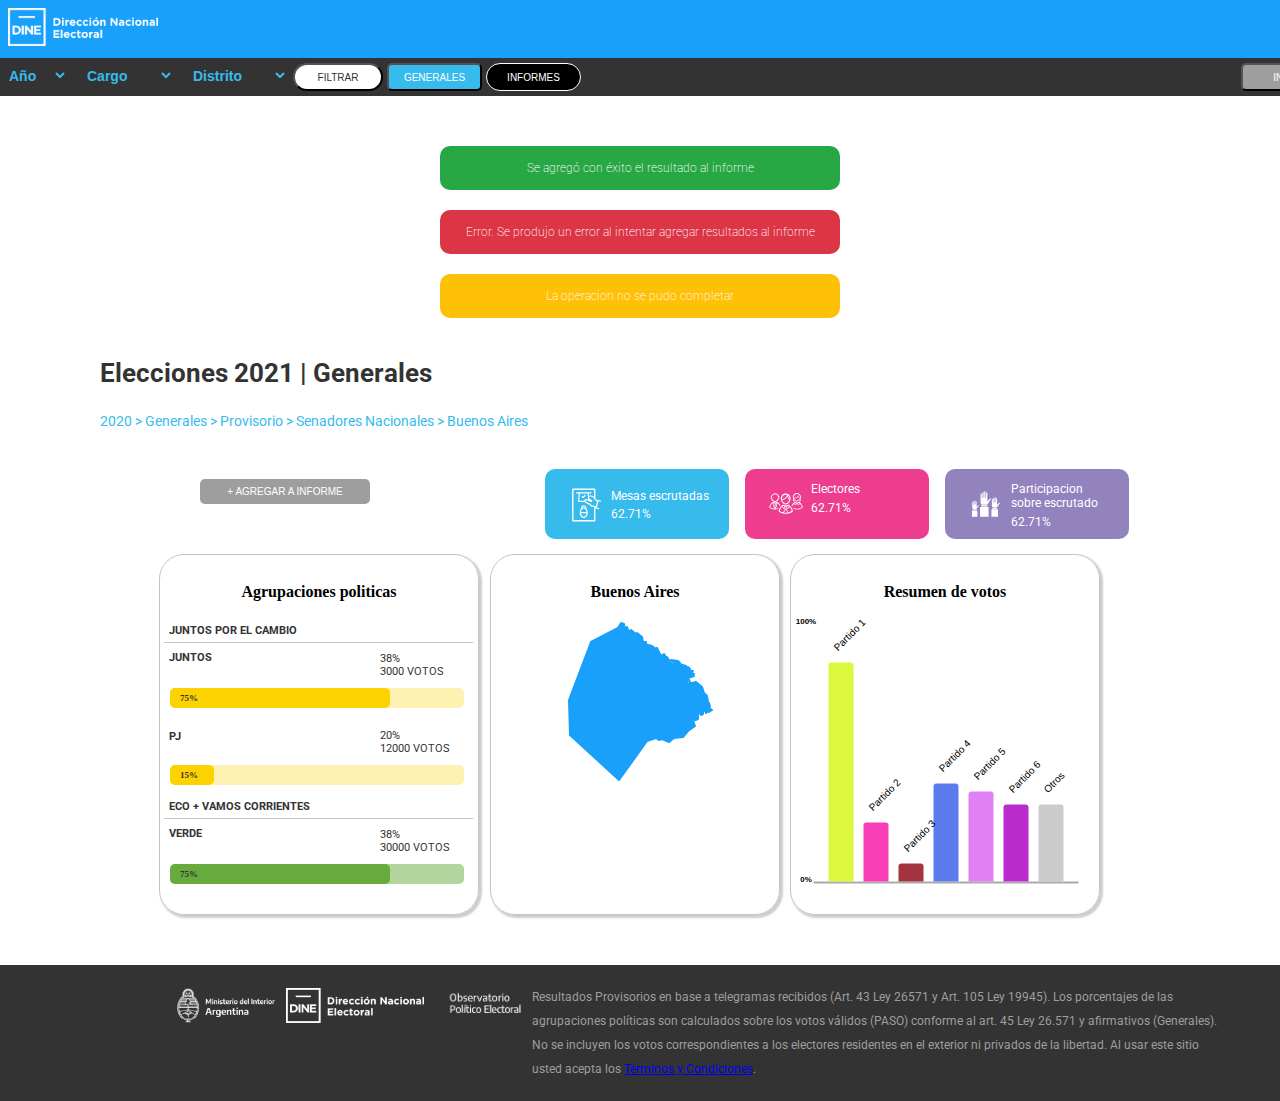
==== commit 6af3bdf0: "Casi terminado" ====
--- a/tup-lc2-votacion-app/generales.html
+++ b/tup-lc2-votacion-app/generales.html
@@ -9,294 +9,298 @@
     <!-- Estilos CSS -->
     <link rel="stylesheet" href="css/common.css" />
     <link rel="stylesheet" href="css/pages/paso.css">
-    <link rel="stylesheet" href="https://cdnjs.cloudflare.com/ajax/libs/font-awesome/5.15.4/css/all.min.css" crossorigin="anonymous" referrerpolicy="no-referrer" />
+    <link rel="stylesheet" href="https://cdnjs.cloudflare.com/ajax/libs/font-awesome/5.15.4/css/all.min.css"
+        crossorigin="anonymous" referrerpolicy="no-referrer" />
 </head>
 
 <body>
     <header>
         <!--Barra de logo portal-->
         <div class="header-page">
-            <a href="index.html"></a><img src="img/icons/Logo_DINE_negativo.a88f983e.png" alt="logo" class="logo"> Dirección Nacional
-            Electoral
+            <a href="index.html"><img src="img/icons/Logo_DINE_negativo.a88f983e.png" alt="logo" class="logo"></a>
         </div>
         <!--Barra de menú principal-->
-        <ul>
-            <li>Año</li>
-            <li>Cargo</li>
-            <li>Distrito</li>
-            <li>Filtrar</li>
-            <li><a class="active" href="informes.html">Informes</a></li>
-            <li><a href="index.html">INICIO</a></li>
+        <div class="barra-menu">
+            <select id="año">
+                <option value="año-opc">Año</option>
+            </select>
+            <select id="cargo">
+                <option value="cargo-opc">Cargo</option>
+            </select>
+            <select id="distrito">
+                <option value="distrito-opc">Distrito</option>
+            </select>
+            <div class="botones-3"><a href=""><button class="filtrar">filtrar<img src="fa-search" alt=""></button></a>
+                <a href="generales.html"><button class="generales">generales</button></a>
+                <a href="informes.html"><button class="informes">informes</button></a>
+            </div>
+            <a href="index.html"><button class="inicio">inicio</button></a>
+        </div>
         </ul>
     </header>
     <!-- Contenido principal de la página -->
     <main>
         <section id="sec-titulo">
             <!--Seccion para agregar contenido-->
-            <h2>Elecciones 2021 | Generales</h2>
+            <div class="barra-de-mensajes">
+                <p class="mens1">Se agregó con éxito el resultado al informe</p>
+                <p class="mens2">Error. Se produjo un error al intentar agregar resultados al informe</p>
+                <p class="mens3">La operacion no se pudo completar</p>
+            </div>
+            <h1>Elecciones 2021 | Generales</h1>
+            <p class="texto-path">2020 > Generales > Provisorio > Senadores Nacionales > Buenos Aires</p>
             <!--Seccion para recorrido web-->
-            <!--Seccion para "mensajes" que no se que es-->
         </section>
         <section id="sec-contenido">
             <!--Seccion para contenido de la página-->
-            <p>+ Agregar a informe</p>
-            <!--Icono Mesas computadas-->
-            <svg version="1.1" id="Capa_1" xmlns="http://www.w3.org/2000/svg"
-xmlns:xlink="http://www.w3.org/1999/xlink" x="0px" y="0px" width="841.889px"
-height="595.281px" viewBox="0 0 841.889 595.281" enable-background="new 0 0 841.889
-595.281" xml:space="preserve" class="v-icon__component theme--light" style="font-size: 50px; height: 50px; width: 50px;"><g><path fill="#FFFFFF"
-d="M671.434,227.503l-43.614-14.145c-2.358-1.179-4.716-1.179-8.252,1.179
-c-2.357,1.179-4.715,3.536-4.715,5.894l-1.179,3.536c-9.431-8.251-
-22.396-20.039-34.185-35.363V31.827
-c0-7.072-5.894-11.788-11.788-11.788H198.746c-7.073,0-11.788,5.895-
-11.788,11.788v530.448c0,7.072,4.715,11.787,11.788,11.787h368.955c7.073,0,11.788-4.715,11.788-
-11.787V348.917c1.179,2.357,3.536,3.536,4.715,4.716l44.794,14.145c1.179,0,2.357,0,3.5
-36,0
-c4.715,0,8.251-2.357,9.43-7.072s-1.179-10.609-5.894-12.967l0,0l34.185-11.787l30.648-102.554l34.185,10.608l0,0
-c4.715,1.179,10.608-1.179,12.966-
-7.072C679.685,234.576,676.149,228.682,671.434,227.503z
-M555.914,550.487H210.533V43.615
-h345.381v113.162c-29.47-25.934-77.799-21.218-83.693-20.039l-3.536-
-34.185h35.363c5.894,0,10.609-4.715,10.609-10.609
-c0-5.894-4.716-10.608-10.609-10.608H262.4c-4.715,2.357-9.43,7.072-
-9.43,12.966c0,5.895,4.715,10.609,10.608,10.609h35.363
-l11.787,132.022c0,2.357,1.179,5.894,2.357,8.251c2.357,2.358,4.715,3.537,7.072,3.537h1
-03.731
-c5.895,9.43,15.324,12.966,16.503,14.145c0,0,29.47,15.324,51.866,24.7
-55c12.967,5.894,15.324,9.43,20.039,14.145
-c2.357,3.537,5.894,7.073,10.609,10.609c14.146,12.967,34.185,14.146,4
-0.078,15.324l17.682,4.715L555.914,550.487z
-M456.897,203.927l-8.251-3.536c-1.179-1.179-17.682-8.251-31.827-
-3.536c-8.251,2.357-14.145,8.251-18.86,17.682
-c-2.357,4.715-3.536,8.251-3.536,12.967h-87.229l10.608-
-122.593h130.844L456.897,203.927z M585.383,319.448l-42.436-11.788
-c-1.179,0-2.357,0-3.536,0c0,0-17.682,0-28.291-9.431c-3.536-3.536-
-5.894-7.072-8.251-9.43
-c-5.894-7.073-11.788-12.967-27.112-20.039c-22.396-9.431-50.687-
-24.755-51.865-24.755c0,0-7.073-3.536-9.431-9.43
-c-1.179-3.536-1.179-7.072,1.179-10.609c2.357-4.715,4.716-
-5.894,7.073-7.072c5.894-2.357,14.145,1.179,17.682,2.357l62.475,25.933
-c4.715,1.18,15.324,4.716,22.396-2.357c4.715-4.715,3.536-11.787-
-2.357-21.218c-10.609-16.503-29.469-20.039-37.721-20.039
-c-1.179,0-2.357,0-2.357,0c-1.179,0-2.357,0-3.536,0l0,0l-4.716-
-36.542l-1.179-8.251c0,0,0,0,1.179,0
-c0,0,56.581-
-8.252,76.621,24.754c15.323,25.933,38.899,50.688,56.58,62.475L585.383,319.448z"></path><path fill="#FFFFFF"
-d="M368.49,179.174c2.357,1.179,3.536,2.357,5.894,2.357l0,0l0,0c3.536,0,5.895-
-1.179,8.252-3.536
-l29.469-35.363c3.536-4.715,2.357-10.609-1.179-14.146c-2.357-1.179-
-4.715-2.357-7.072-2.357c-2.358,0-4.716,1.179-7.073,3.536
-l-12.966,15.324l-9.431,11.788l-5.894-4.716l-4.715-3.536c-4.716-
-3.536-10.609-2.357-14.146,2.357
-c-3.536,4.716-
-2.357,10.609,2.357,14.146L368.49,179.174z"></path><path fill="#FFFFFF"
-d="M427.428,359.526c0-2.357,0-3.536,0-5.894c0,0,0,0,0-1.18l0,0l0,0c0-28.29-20.039-
-50.688-44.793-50.688
-c-24.755,0-44.794,22.397-
-44.794,50.688l0,0l0,0c0,2.358,0,4.716,0,7.073c-14.145,16.503-23.575,40.078-
-23.575,67.189l0,0l0,0c0,48.33,30.648,88.408,68.369,88.408c37.72,0,68.368-40.078,68.368-
-88.408l0,0l0,0
-C451.003,399.604,441.573,376.029,427.428,359.526z M382.635,495.085c23.576,0-43.615-25.933-47.151-57.76h94.302
-C427.428,469.152,407.389,495.085,382.635,495.085z M406.21,344.202c7.073-3.536-15.324-5.894-23.575-5.894
-c-8.252,0-16.503,2.357-23.576,5.894c3.537-12.967,12.967-
-21.218,23.576-21.218C394.422,321.805,403.853,331.235,406.21,344.202z
-M382.635,358.347c23.575,0,43.614,24.754,47.15,57.76h94.302C339.02,383.101,359.059,358.347,382.635,358.347z"></path></g></svg>
-            <!--Icono Electores-->
-            <svg version="1.1" id="Layer_1" xmlns="http://www.w3.org/2000/svg"
-            xmlns:xlink="http://www.w3.org/1999/xlink" x="0px" y="0px" width="841.889px"
-            height="595.281px" viewBox="0 0 841.889 595.281" enable-background="new 0 0 841.889
-            595.281" xml:space="preserve" class="v-icon__component theme--light" style="font-size: 50px; height: 50px; width: 50px;"><title>comunidad</title><path fill="#FFFFFF"
-            d="M462.824,342.115h-0.59c-3.125-1.252-6.67-0.854-9.438,1.062c-10.771,7.341-
-            23.424,11.436-36.453,11.797
-            c-13.2-0.436-26.022-4.519-37.043-11.797c-2.89-1.642-6.43-1.642-9.319,0c54.148,26.779-76.682,98.859-71.845,112.897
-            c0.632,1.725,1.735,3.237,3.186,4.365c34.136,22.816,73.983,35.608,115.021,36.
-            925c41.28-0.521,81.446-13.472,115.257-37.161
-            c1.454-1.173,2.557-2.724,3.186-
-            4.482C539.387,440.739,516.973,368.659,462.824,342.115z M458.813,359.693
-            c5.067,2.88,9.848,6.237,14.275,10.027l-21.707,27.016l-21.353-26.426c10.135-
-            1.979,19.866-5.647,28.784-10.854V359.693z
-            M434.039,395.084l-17.342,20.999c0,0,0,0.59,0,0.826c0,0.235,0,0,0-0.826l17.224-20.999l17.578-21.471L434.039,395.084z
-            M373.992,359.693c8.952,5.199,18.728,8.83,28.902,10.735l-21.588,26.308l22.061-27.252c4.616-3.762,9.55-7.117,14.746-10.027
-            V359.693z M315.007,447.464c5.307-26.169,17.715-50.372,35.863-
-            69.957l25.6,32.088c1.272,1.329,3,2.13,4.837,2.241
-            c1.824-0.022,3.548-0.841,4.719-2.241l4.837-5.898l12.977,15.69l31.853,52.497c-20.349-4.863-39.705-13.204-57.216-24.656
-            L315.007,447.464z M416.579,478.725c-10.703-0.196-21.366-1.381-31.852-
-            3.539l31.852-52.143l32.088,52.496
-            c-10.662,1.965-21.481,2.952-32.323,2.95L416.579,478.725z M461.29,472.709l32.441-52.851l12.977-15.69l4.955,5.898
-            c1.138,1.441,2.883,2.27,4.719,2.242l0,0c1.824-0.023,3.548-0.842,4.719-
-            2.242l25.718-32.56
-            c18.07,19.442,30.544,43.411,36.099,69.367c-17.312,11.868-36.609,20.539-
-            56.979,25.6L461.29,472.709z"></path><path fill="#FFFFFF"
-            d="M416.462,340.935c45.3,0,81.753-54.856,81.753-100.157c1.717-45.184-33.521-83.204-
-            78.705-84.92
-            s-83.204,33.521-84.92,78.706c-0.078,2.07-
-            0.078,4.144,0,6.214C334.59,286.079,371.043,340.935,416.462,340.935z M480.756,240.778c0,1.298,0,2.596,0,3.894c-18.168-6.606-25.364-40.229-27.842-
-            56.98C470.381,199.714,480.797,219.574,480.756,240.778z
-            M352.05,240.778c0.387-35.316,29.094-63.76,64.412-
-            63.822c7.58,0.036,15.093,1.435,22.178,4.129
-            c-5.771,25.088-21.943,46.535-44.475,58.985c-12.627,7.394-27.523,9.911-
-            41.88,7.079C352.168,244.553,352.05,242.666,352.05,240.778
-            z M362.549,260.244c13.056-0.269,25.851-3.71,37.278-10.028c19.154-
-            10.271,34.437-26.506,43.531-46.244
-            c4.719,20.645,14.864,47.188,35.392,53.087c-6.96,32.56-33.268,66.418-
-            62.406,66.418s-54.03-32.089-61.816-63.94
-            C357.182,259.952,359.863,260.188,362.549,260.244z"></path><path
-            fill="#FFFFFF"
-            d="M542.454,249.036l0.944,3.186c0.522,1.727,0.839,3.508,0.943,5.309l0,0c-0.551,1.18-
-            1.966,3.657-4.247,7.433
-            l-1.062,1.77c-1.563,2.695-
-            1.181,6.096,0.943,8.376c6.438,6.525,14.637,11.034,23.595,12.977c0.584,0.114,1.185,0.
-            114,1.77,0
-            c3.892,0.367,7.345-2.489,7.713-6.381c0.352-3.722-2.251-7.075-5.943-7.658c4.577-1.021-8.934-2.859-12.859-5.427
-            c1.602-2.582,2.87-5.356,3.775-8.258c0.116-1.177,0.116-2.362,0-3.539c-0.062-
-            3.077-0.537-6.133-1.416-9.083l-0.943-3.422
-            c0-1.298-0.826-2.595-1.18-3.893v-1.18c-3.318-7.425-5.047-15.462-5.073-
-            23.595c0.729-30.418,25.977-54.486,56.395-53.759
-            s54.486,25.977,53.759,56.395c-0.187,7.795-2.025,15.461-5.395,22.492l2.124,7.433c-0.941,3.021-1.457,6.157-1.533,9.319
-            c-0.116,1.177-0.116,2.362,0,3.539c-0.056,0.352-
-            0.056,0.71,0,1.062c0.976,2.515,2.201,4.926,3.657,7.196
-            c-2.936,1.979-6.159,3.49-9.556,4.483c-3.891,0.815-6.383,4.629-
-            5.567,8.52c0.815,3.89,4.63,6.382,8.52,5.566
-            c0.443-0.093,0.877-0.228,1.294-0.401c7.512-2.082,14.32-6.159,19.701-
-            11.797c2.093-2.286,2.518-5.642,1.062-8.376l-1.062-1.77
-            c-0.943-1.534-3.421-5.663-4.246-7.314v-0.59c0.017-1.81,0.336-3.604,0.943-
-            5.309c0.59-2.478,1.298-4.837,1.77-6.371
-            c15.945-34.834,0.633-75.999-34.201-91.944s-75.999-0.633-91.944,34.201c8.279,18.087-8.396,38.857-0.319,57.036L542.454,249.036z"></path><path fill="#FFFFFF"
-            d="M642.375,297.64c-2.532-1.03-5.412-0.72-7.668,0.825c-8.872,5.963-19.276,9.24-
-            29.965,9.438
-            c-10.801-0.386-21.289-3.732-30.318-9.674c-2.138-1.544-4.956-1.771-7.313-
-            0.59l0,0c-23.636,13.269-41.938,34.323-51.789,59.575
-            c3.657,4.247,7.078,8.612,10.263,12.977c5.804-16.099,14.791-30.863,26.426-
-            43.413l24.42,27.134
-            c0.923,1.054,2.257,1.656,3.657,1.651l0,0c1.508-0.124,2.886-0.899,3.775-
-            2.124l20.526-29.729l20.881,30.201
-            c0.928,1.18,2.285,1.943,3.775,2.123l0,0c1.43-0.02,2.79-0.615,3.774-
-            1.651l24.893-27.134c15.105,16.03,25.513,35.905,30.082,57.452
-            c-24.783,16.33-53.728,25.214-83.405,25.6c-22.516-0.792-44.649-6.045-65.12-
-            15.454c3.217,5.863,6.131,11.888,8.73,18.05
-            c18.353,6.987,37.713,10.971,57.334,11.797c33.779-0.463,66.647-11.022,94.376-
-            30.318c1.199-0.993,2.098-2.301,2.596-3.775C705.608,378.923,687.204,319.819,642.375,297.64z M579.615,342.705l-20.881-
-            22.65c3.726-2.86,7.67-5.425,11.797-7.668
-            c7.562,4.349,15.827,7.343,24.42,8.848L579.615,342.705z M629.989,342.705l14.864-21.353c8.595-1.564,16.855-4.598,24.42-8.966
-            c4.164,2.182,8.113,4.749,11.797,7.668L629.989,342.705z"></path><path
-            fill="#FFFFFF" d="M628.337,190.877c-1.385-2.284-4.359-3.014-6.644-1.628c1.115,0.676-1.91,1.773-2.204,3.044
-            c-6.253,27.959-24.774,29.492-39.639,30.79c-8.729,0.708-18.639,1.651-
-            18.639,11.207c0,24.185,19.465,53.323,43.53,53.323
-            c24.066,0,43.649-29.139,43.649-
-            53.323C643.531,219.045,636.794,204.462,628.337,190.877z M604.743,278.057
-            c-17.932,0-33.976-24.42-34.094-43.649c3.214-1.169,6.607-1.768,10.027-
-            1.77c13.213-1.18,34.447-2.949,44.711-27.251
-            c5.456,9.175,9.925,18.903,13.331,29.021C638.719,253.637,622.792,278.057,604.
-            743,278.057z"></path><path fill="#FFFFFF" d="M313.709,362.996c3.304-4.011,6.843-
-            7.903,10.5-11.797c-10.078-22.699-27.316-41.47-49.076-53.44l0,0
-            c-2.572-1.03-5.487-0.721-7.786,0.825c-8.815,5.99-19.19,9.271-29.847,9.438c10.771-0.347-21.232-3.697-30.2-9.674
-            c-2.422-1.345-5.365-1.345-7.786,0c-44.476,22.061-62.879,81.046-
-            58.985,92.606c0.544,1.449,1.483,2.717,2.713,3.657
-            c28.015,18.697,60.712,29.161,94.377,30.201c16.017-0.268,31.911-2.851,47.188-
-            7.669c1.908-5.903,4.153-11.693,6.724-17.341
-            c-14.479,5.61-29.701,9.067-45.183,10.263l25.01-51.553c1.152-2.354,0.273-
-            5.196-2.005-6.488l-10.146-5.898l21.234-27.605
-            C295.008,330.396,306.432,345.669,313.709,362.996z M153.741,384.349c5.684-
-            25.848,19.895-49.032,40.346-65.828l21.234,27.487
-            l-10.146,5.898c-2.234,1.332-3.06,4.165-
-            1.887,6.488l24.892,51.554C201.697,407.4,176.191,398.629,153.741,384.349z
-            M232.192,396.146l-18.285-37.751l10.971-6.488c1.257-0.7,2.157-1.9,2.478-
-            3.304c0.226-1.408-0.114-2.85-0.943-4.011l-24.303-32.088
-            l0,0c9.059,5.185,19.108,8.401,29.493,9.438c0.472,22.65,0.708,55.564,0.59,73.
-            731V396.146z M247.764,344.593
-            c-1.677,2.163-
-            1.283,5.275,0.879,6.952c0.171,0.132,0.35,0.253,0.536,0.362l10.972,6.488l17.932,38.341c0-12.505,0-35.392,0-74.204
-            c10.56-1.072,20.771-4.369,29.965-9.673l0,0L247.764,344.593z"></path><path
-            fill="#FFFFFF"
-            d="M180.521,255.171c5.19,10.382,23.594,41.525,56.743,41.525c33.15,0,51.554-
-            31.144,56.744-41.525
-            c7.55-3.822,12.906-10.921,14.511-19.229c4.03-10.152,3.024-21.612-2.714-
-            30.908c-1.321-1.697-2.869-3.205-4.601-4.482
-            c-9.042-35.281-44.972-56.552-80.253-47.51c-23.321,5.977-41.532,24.188-
-            47.509,47.51c-1.962,1.255-3.68,2.854-5.073,4.719
-            c-5.66,9.234-6.664,20.588-
-            2.713,30.672C167.249,244.36,172.775,251.508,180.521,255.171z M180.521,214.235
-            c1.003-1.31,2.491-2.16,4.129-2.359l0,0c0.77,0.139,1.506-0.372,1.645-
-            1.142c0.003-0.013,0.005-0.025,0.007-0.038
-            c3.3-27.756,28.475-47.581,56.23-
-            44.281c23.217,2.76,41.521,21.064,44.28,44.281c0.178,0.805,0.959,1.325,1.77,1.18c1.693,0.124,3.247,0.987,4.247,2.359c1.651,2.241,3.067,7.078,0,17.342c1.415,4.954-4.247,10.735-8.848,9.438
-            c-0.716-0.241-1.494,0.122-1.77,0.825c-7.668,19.584-24.892,39.284-
-            45.772,39.284s-38.223-19.818-45.891-39.52
-            c-0.238-0.571-0.797-0.944-1.416-0.944l0,0c-4.601,1.534-7.55-4.364-8.966-
-            9.319c-2.595-10.027-1.18-14.864,0.473-17.105H180.521z"></path></svg>
-            <!--Icono Participación sobre escrutado-->
-            <svg version="1.1" id="Layer_1" xmlns="http://www.w3.org/2000/svg" xmlns:xlink="http://www.w3.org/1999/xlink" x="0px" y="0px" width="841.889px" height="595.281px" viewBox="0 0 841.889 595.281" enable-background="new 0 0 841.889 595.281" xml:space="preserve" class="v-icon__component theme--light" style="font-size: 50px; height: 50px; width: 50px;"><title>participacion</title><path fill="#FFFFFF" d="M508.832,212.347c-2.05-2.229-4.488-4.068-7.195-5.427c-2.793-1.0335.824-1.238-8.73-0.59             c-1.705,0.26-3.37,0.735-4.955,1.416c-10.957,5.935-20.277,14.48527.133,24.892c-4.26,6.344-10.35,11.24-17.46,14.038V116.909             c1.236-5.799-2.462-11.501-8.261-12.737s-11.502,2.462-12.737,8.261c0.315,1.476-0.315,3.001,0,4.477v70.782             c0,2.802-2.271,5.073-5.073,5.073s-5.072-2.271-5.072-5.073V97.326c0.7516.472-3.886-12.327-10.357-13.079             c-0.048-0.006-0.095-0.011-0.143-0.016c-6.479,0.673-11.188,6.47310.515,12.953c0.005,0.047,0.011,0.095,0.016,0.142v90.247             c0,2.802-2.271,5.073-5.072,5.073c-2.802,0-5.073-2.271-5.073-5.073v80.81c0.771-6.364-3.682-12.18-10.027-13.095             c-6.48,0.673-11.188,6.47310.515,12.953c0.005,0.047,0.01,0.095,0.016,0.142v90.365c0,2.802-2.271,5.0735.073,5.073             s-5.072-2.271-5.072-5.073v-61.816c0.751-6.472-3.886-12.327-10.35713.079c-0.048-0.005-0.095-0.011-0.143-0.016             c-6.48,0.674-11.188,6.47310.515,12.953c0.005,0.047,0.01,0.095,0.016,0.142v128.234c1.572,18.48,6.725,36.419,21.824,47.188             h81.636c11.325-6.8,20.806-16.28,27.605-27.605c2.595-4.837,4.8379.319,7.078-13.566c6.687-16.377,16.459-31.315,28.785-44.003             c3.446-2.846,7.115-5.409,10.971-7.668c1.093-0.64,1.863-1.711,2.1232.949C509.631,214.033,509.414,213.078,508.832,212.347z"></path><path fill="#FFFFFF" d="M328.573,348.25h127.645c4.495,0,8.14,3.645,8.14,8.14l0,0v154.66l0,0H320.552l0,0V3 56.272             C320.615,351.868,324.17,348.313,328.573,348.25z"></path><rect x="339.073" y="317.695" fill="#FFFFFF" width="108.061" height="22.533"></rect><path fill="#FFFFFF" d="M657.24,282.422c-1.578-1.706-3.458-3.105-5.544-4.129c-2.162-0.5924.444-0.592-6.606,0             c-1.346,0.213-2.655,0.61-3.894,1.18c-8.328,4.552-15.416,11.07320.645,18.993c-3.306,4.799-7.938,8.529-13.331,10.736v-99.804             c1.083-4.431-1.632-8.899-6.062-9.982c-4.431-1.082-8.899,1.6329.982,6.062c-0.314,1.288-0.314,2.632,0,3.92V263.9c0.207,2.307-1.473,4.354-3.774,4.602c-2.343-0.122-4.143-2.12-4.0214.462c0.002-0.047,0.005-0.093,0.009-0.14v-69.484             c1.083-4.431-1.632-8.899-6.062-9.981c-4.431-1.083-8.899,1.6319.982,6.062c-0.314,1.288-0.314,2.632,0,3.92v69.013             c0.373,2.117-1.041,4.137-3.159,4.51c-2.117,0.372-4.136-1.042-4.5093.159c-0.078-0.447-0.078-0.904,0-1.351v-61.816             c0.939-4.463-1.918-8.843-6.381-9.781c-4.463-0.939-8.842,1.9179.781,6.381c-0.235,1.121-0.235,2.279,0,3.4v69.721             c0.737,2.02-0.303,4.255-2.322,4.992c-2.02,0.736-4.254-0.303-4.9912.322c-0.315-0.862-0.315-1.808,0-2.67v-47.188             c0.938-4.463-1.918-8.842-6.381-9.781s-8.843,1.918-9.781,6.381c0.236,1.121-0.236,2.279,0,3.4v98.152             c-1.186,13.88,4.937,27.377,16.162,35.627h62.524c8.877-5.241,16.29912.623,21.588-21.471l5.309-10.382             c5.146-12.51,12.633-23.922,22.061-33.622c2.67-2.135,5.467-4.104,8.3765.898c0.834-0.489,1.431-1.3,1.652-2.241             C657.869,283.641,657.694,282.938,657.24,282.422z"></path><path fill="#FFFFFF" d="M519.332,386.472h97.68c3.453,0,6.252,2.799,6.252,6.252v117.971l0,0H512.608l0,0V39 2.724             c-0.01-3.453,2.781-6.26,6.2346.27C519.006,386.454,519.169,386.46,519.332,386.472z"></path><rect x="527.354" y="363.114" fill="#FFFFFF" width="82.698" height="17.224"></rect><path fill="#FFFFFF" d="M304.508,320.173c-1.309-1.415-2.869-2.575-4.602-3.421c-1.8510.524-3.812-0.524-5.662,0l-3.186,0.943             c-6.955,3.823-12.869,9.291-17.224,15.927c-2.748,4.048-6.654,7.17311.207,8.966v-83.76c0.419-4.117-2.505-7.824-6.606-8.376             c-4.149,0.493-7.14,4.218-6.725,8.376v45.536c0.135,1.95-1.337,3.6413.287,3.774c-0.005,0.001-0.011,0.001-0.016,0.001             c-1.909-0.187-3.322-1.861-3.186-3.775v-57.688c0.352-4.139-2.607-7.8246.725-8.376c-4.116,0.552-7.075,4.237-6.724,8.376v57.688             c0.343,1.792-0.831,3.523-2.623,3.866c-1.792,0.344-3.522-0.831-3.8652.623c-0.079-0.41-0.079-0.832,0-1.243v-51.671             c0.412-4.134-2.593-7.824-6.725-8.258c-4.1,0.493-7.071,4.1446.725,8.258v57.688c0.001,1.759-1.425,3.186-3.184,3.187             s-3.186-1.425-3.187-3.184c0-0.001,0-0.002,0-0.003v-39.049c0.352-4.1392.607-7.824-6.725-8.376             c-4.149,0.493-7.139,4.218-6.725,8.376v82.58c1.079,11.861,4.222,23.405,13.921,30.318h52.144             c7.469-4.531,13.645-10.91,17.931-18.521l4.483-8.612c4.286-10.447,10.53319.979,18.403-28.077c2.212-1.854,4.58-3.511,7.078-4.954             c0.715-0.38,1.199-1.085,1.2981.888C305.219,321.508,305.073,320.68,304.508,320.173z"></path><path fill="#FFFFFF" d="M189.368,406.999h81.518c2.867,0,5.19,2.324,5.19,5.191v98.859l0,0h91.898l0,0V412.19             C184.178,409.323,186.501,406.999,189.368,406.999z"></path><rect x="195.975" y="387.534" fill="#FFFFFF" width="69.013" height="14.393"></rect></svg>
-        <div><!-- Cuadro de datos por agrupacion politica-->
-        En este cuadro se mostrará el nombre de la agrupación, porcentaje de votos y total de votos obtenidos. Debajo se mostrará una barra con el porcentaje obtenido.</div>
-        <div><!--Cuadro de mapa-->
-        <!--//Ciudad Autónoma de Buenos Aires//-->
-        <svg height="210" width="800"><path class="leaflet-interactive" stroke="#18a0fb" stroke-opacity="1" stroke-width="2" stroke-linecap="round" stroke-linejoin="round" fill="#18a0fb" fill-opacity="1" fill-rule="evenodd" d="M182 61L179 56L176 58L178 56L176 53L173 55L169 47L168 48L164 45L157 43L158 41L155 41L154 36L149 32L148 33L143 29L142 30L145 32L140 29L138 32L137 30L140 29L139 26L137 28L136 23L133 22L130 27L103 41L81 99L82 134L131 179L159 140L168 137L171 139L174 138L181 141L186 137L195 136L200 130L207 125L205 120L210 118L210 112L205 107L210 110L213 114L215 113L215 110L217 110L218 112L219 111L217 109L221 111L224 109L220 106L222 106L221 102L218 102L216 104L215 103L217 102L212 102L220 101L219 95L216 92L214 86L208 81L200 83L199 80L201 79L202 81L200 77L206 75L203 75L203 73L206 73L201 71L205 70L199 69L198 68L202 68L200 66L195 67L194 66L198 65L188 62L192 62L190 60L183 59L189 64L187 65z"></path></svg>
-        <!--//Buenos Aires//--> 
-        <svg height="210" width="800"><path class="leaflet-interactive" stroke="#18a0fb" stroke-opacity="1" stroke-width="2" stroke-linecap="round" stroke-linejoin="round" fill="#18a0fb" fill-opacity="1" fill-rule="evenodd" d="M171 55L163 53L150 45L147 50L143 49L133 60L114 60L114 151L116 151L120 155L122 156L126 153L128 149L124 145L126 143L126 138L128 138L129 133L126 129L126 122L134 126L139 126L169 119L179 114L189 97L190 89L189 87L186 87L182 82L185 75L181 69L171 63L170 64L170 58z"></path></svg>  
-        <!--//Catamarca//--> 
-        <svg height="210" width="800"><path class="leaflet-interactive" stroke="#18a0fb" stroke-opacity="1" stroke-width="2" stroke-linecap="round" stroke-linejoin="round" fill="#18a0fb" fill-opacity="1" fill-rule="evenodd" d="M194 123L195 120L193 106L189 104L185 106L185 108L183 108L180 102L178 104L174 90L171 89L177 80L176 75L171 73L171 61L169 61L166 67L162 64L156 55L157 49L161 49L161 39L129 38L117 36L115 37L116 48L12062L116 64L115 70L122 80L121 84L110 84L111 85L104 98L104 102L116 101L119 105L118 108L129 111L132 117L137 116L148 118L149 115L151 114L161 116L163 125L166 127L165 131L172 132L178 139L178 141L180 141L187 163L194 162L199 158L198 149L201 149L201 145L199 143L201 135L199 131L194 127L194 124z"></path></svg>
-        <!--//Córdoba//--> 
-        <svg height="210" width="800"><path class="leaflet-interactive" stroke="#18a0fb" stroke-opacity="1" stroke-width="2" stroke-linecap="round" stroke-linejoin="round" fill="#18a0fb" fill-opacity="1" fill-rule="evenodd" d="M125 101L127 108L125 110L126 111L122 123L120 125L121 174L160 174L160 157L172 157L197 120L197 114L193 110L195 109L194 105L191 99L189 98L186 84L190 80L196 57L189 52L188 48L180 48L180 42L174 35L159 33L159 30L153 30L151 28L147 29L147 27L139 26L125 28L126 37L121 41L114 42L112 52L106 66L106 89L117 94L119 101z"></path></svg>  
-        <!--//Corrientes//--> 
-        <svg height="210" width="800"><path class="leaflet-interactive" stroke="#18a0fb" stroke-opacity="1" stroke-width="2" stroke-linecap="round" stroke-linejoin="round" fill="#18a0fb" fill-opacity="1" fill-rule="evenodd" d="M106 135L108 138L109 135L116 136L122 132L123 133L131 130L139 134L143 141L148 145L147 139L151 137L153 133L152 131L154 131L159 126L160 121L168 117L169 114L174 109L176 103L180 102L183 95L186 93L189 87L192 86L193 83L197 85L195 80L197 80L198 78L194 73L194 69L188 60L189 58L186 57L180 64L177 60L174 60L173 62L170 60L164 61L145 55L130 56L127 58L124 61L126 69L125 72L123 77L120 77L119 80L120 91L117 100L116 102L114 102L112 106L110 106L108 111L108 117L106 121L109 127L106 133L107 135z"></path></svg>  
-        <!--//Chaco//--> 
-        <svg height="210" width="800"><path class="leaflet-interactive" stroke="#18a0fb" stroke-opacity="1" stroke-width="2" stroke-linecap="round" stroke-linejoin="round" fill="#18a0fb" fill-opacity="1" fill-rule="evenodd" d="M152 149L198 149L200 144L198 136L204 132L203 127L210 120L196 108L192 106L189 107L187 106L186 102L180 101L176 93L168 89L167 85L161 78L155 75L147 68L145 64L140 63L129 54L119 51L119 58L95 89L134 89L134 149z"></path></svg>  
-        <!--//Chubut//--> 
-        <svg height="210" width="800"><path class="leaflet-interactive" stroke="#18a0fb" stroke-opacity="1" stroke-width="2" stroke-linecap="round" stroke-linejoin="round" fill="#18a0fb" fill-opacity="1" fill-rule="evenodd" d="M94 37L63 37L64 41L59 43L58 41L55 46L57 52L55 54L55 71L64 74L59 82L61 82L61 85L62 84L64 87L67 88L67 90L63 92L63 94L66 97L61 103L62 112L72 111L73 113L75 112L78 116L78 118L76 118L75 120L76 123L74 125L69 122L65 124L56 123L57 128L68 130L70 136L73 139L73 141L70 144L68 144L70 147L63 149L64 150L62 155L66 161L66 164L158 164L163 156L164 151L172 140L181 138L181 136L186 132L188 133L190 131L194 131L196 133L197 131L202 133L203 130L205 129L200 126L201 122L207 117L208 118L211 111L210 105L212 104L209 91L210 88L216 80L216 78L222 72L232 68L232 66L226 66L216 60L217 58L226 52L232 53L235 56L234 60L236 64L248 61L249 56L245 39L236 43L239 48L237 50L227 50L225 49L228 44L217 41L215 37L105 37z"></path></svg>  
-        <!--//Entre Rios//--> 
-        <svg height="210" width="800"><path class="leaflet-interactive" stroke="#18a0fb" stroke-opacity="1" stroke-width="2" stroke-linecap="round" stroke-linejoin="round"fill="#18a0fb" fill-opacity="1" fill-rule="evenodd" d="M168 48L160 50L157 49L153 53L147 52L145 53L145 55L143 52L142 54L144 62L142 66L137 72L136 76L133 77L134 79L132 82L130 82L128 86L121 89L120 91L121 94L119 95L121 98L118 110L120 121L133 134L140 138L140 140L144 142L147 140L148 143L152 143L153 145L159 146L167 152L173 151L170 139L173 127L179 123L177 111L179 103L177 101L177 93L179 92L182 85L179 83L182 80L186 65L184 61L180 59L179 54L173 50z"></path></svg>  
-        <!--//Formosa//--> 
-        <svg height="210" width="800"><path class="leaflet-interactive" stroke="#18a0fb" stroke-opacity="1" stroke-width="2" stroke-linecap="round" stroke-linejoin="round" fill="#18a0fb" fill-opacity="1" fill-rule="evenodd" d="M98 46L97 86L107 89L119 99L123 99L123 101L127 105L140 114L146 124L154 128L158 136L163 137L167 142L169 141L174 143L189 155L190 149L191 150L192 148L192 140L198 133L199 134L198 132L200 131L199 130L202 124L206 122L202 113L196 108L194 109L191 106L189 107L186 104L178 102L165 95L165 93L150 83L145 84L140 81L137 82L131 80L124 72L118 69L115 65L111 64L105 58L105 56L99 48L100 47z"></path></svg>  
-        <!--//Jujuy//--> 
-        <svg height="210" width="800"><path class="leaflet-interactive" stroke="#18a0fb" stroke-opacity="1" stroke-width="2" stroke-linecap="round" stroke-linejoin="round" fill="#18a0fb" fill-opacity="1" fill-rule="evenodd" d="M190 115L182 102L183 91L173 87L171 77L172 73L170 70L168 70L168 65L170 59L173 57L173 49L175 48L175 45L149 46L142 38L136 37L137 35L129 30L127 31L128 34L125 45L109 52L105 52L103 62L94 67L91 67L92 73L84 81L93 90L83 124L92 133L92 137L96 137L101 144L104 144L105 147L109 149L117 150L117 148L120 147L122 144L121 143L123 139L123 126L120 117L123 108L132 111L139 116L137 131L139 138L146 140L150 145L155 158L161 163L162 161L164 163L168 163L169 165L175 163L180 168L187 170L189 170L190 165L192 164L199 170L201 170L205 164L217 160L222 151L221 115L213 115L209 121L199 113L195 113L193 115z"></path></svg>  
-        <!--//La Pampa//--> 
-        <svg height="210" width="800"><path class="leaflet-interactive" stroke="#18a0fb" stroke-opacity="1" stroke-width="2" stroke-linecap="round" stroke-linejoin="round" fill="#18a0fb" fill-opacity="1" fill-rule="evenodd" d="M208 148L207 38L168 38L169 66L96 66L97 111L105 112L108 114L109 118L105 123L106 125L108 125L112 130L121 129L122 133L125 136L134 139L135 143L138 145L146 144L153 147L160 146L163 148L169 146L179 147L193 152L208 162z"></path></svg>  
-        <!--//La Rioja//--> 
-        <svg height="210" width="800"><path class="leaflet-interactive" stroke="#18a0fb" stroke-opacity="1" stroke-width="2" stroke-linecap="round" stroke-linejoin="round" fill="#18a0fb" fill-opacity="1" fill-rule="evenodd" d="M153 60L145 60L142 57L142 54L138 55L130 51L131 48L129 44L116 45L111 54L107 56L106 60L104 60L108 63L110 62L119 75L120 78L118 81L118 93L133 95L150 111L150 113L159 122L162 127L162 144L169 151L169 153L173 156L191 153L191 130L197 116L199 106L192 84L190 84L190 82L184 75L177 74L178 70L175 68L173 59L163 57L161 58L160 61L155 61z"></path></svg>  
-        <!--//Mendoza//--> 
-        <svg height="210" width="800"><path class="leaflet-interactive" stroke="#18a0fb" stroke-opacity="1" stroke-width="2" stroke-linecap="round" stroke-linejoin="round"fill="#18a0fb" fill-opacity="1" fill-rule="evenodd" d="M124 60L125 61L122 65L122 81L124 84L120 85L119 89L114 94L112 98L113 100L111 109L106 113L110 116L109 117L112 128L109 130L111 134L110 141L111 143L114 143L114 146L121 154L126 164L131 166L136 165L141 169L142 172L147 172L159 178L158 133L196 133L199 108L197 105L198 102L195 98L196 97L193 94L192 83L194 78L187 69L184 62L183 44L181 41L180 34L177 32L176 29L169 29L165 25L158 27L154 26L150 32L143 32L143 26L140 25L139 22L135 25L131 25L130 27L128 27L125 38L115 40L119 47L117 52L118 59L120 59L121 56L123 57z"></path></svg>  
-        <!--//Misiones//--> 
-        <svg height="210" width="800"><path class="leaflet-interactive" stroke="#18a0fb" stroke-opacity="1" stroke-width="2" stroke-linecap="round" stroke-linejoin="round" fill="#18a0fb" fill-opacity="1" fill-rule="evenodd" d="M146 147L148 147L150 144L149 140L152 139L154 135L155 137L159 137L162 135L163 131L166 133L172 129L174 131L175 129L177 131L181 127L182 121L183 123L186 123L190 118L192 118L192 116L198 116L199 110L201 110L205 103L202 90L207 67L203 63L203 60L200 56L197 54L197 49L199 46L197 44L198 41L194 38L193 39L190 35L186 35L186 37L186 32L181 34L181 36L180 35L179 37L178 35L175 35L175 37L173 37L171 40L166 38L165 36L163 37L164 40L161 40L160 42L163 48L162 56L160 56L162 62L160 64L163 68L160 70L161 73L159 80L155 83L154 91L149 91L147 97L144 97L139 100L138 105L128 106L125 108L123 114L120 113L119 116L117 116L118 124L113 128L112 131L107 130L104 126L98 125L98 134L100 135L107 149L106 150L108 158L117 166L120 167L122 163L125 164L130 156L136 152L138 154L140 151L143 152L143 150L141 149L143 147L144 149z"></path></svg>  
-        <!--//Neuquén//--> 
-        <svg height="210" width="800"><path class="leaflet-interactive" stroke="#18a0fb" stroke-opacity="1" stroke-width="2" stroke-linecap="round" stroke-linejoin="round" fill="#18a0fb" fill-opacity="1" fill-rule="evenodd" d="M178 122L185 112L197 109L192 101L192 69L180 63L175 63L174 60L169 56L165 57L158 54L157 48L149 40L147 37L147 33L145 34L143 32L143 27L142 29L140 28L137 31L136 36L132 35L132 37L128 39L129 44L126 43L127 45L125 48L127 51L125 51L127 58L124 61L124 64L127 66L124 72L129 84L129 93L133 96L133 99L130 103L119 108L121 116L117 126L119 126L118 129L113 127L113 131L116 136L114 142L111 142L110 146L114 149L114 151L110 153L110 158L107 162L110 166L109 169L116 171L117 170L123 173L126 171L129 167L127 162L130 159L137 157L139 155L143 156L148 154L148 152L151 151L153 139L167 131L172 125L175 125L177 122z"></path></svg>  
-        <!--//Río Negro//--> 
-        <svg height="210" width="800"><path class="leaflet-interactive" stroke="#18a0fb" stroke-opacity="1" stroke-width="2" stroke-linecap="round" stroke-linejoin="round" fill="#18a0fb" fill-opacity="1" fill-rule="evenodd" d="M215 131L218 131L224 135L227 134L227 136L231 139L250 139L256 135L253 129L247 126L243 126L243 86L222 72L204 69L198 71L195 69L191 70L181 67L173 68L170 66L169 62L160 59L157 56L156 52L145 52L145 50L140 46L144 41L143 37L141 35L132 34L132 66L135 68L137 74L133 74L124 78L115 90L110 92L105 98L94 103L92 106L93 110L91 112L91 116L88 117L88 119L83 121L80 120L67 126L69 132L66 136L61 137L57 135L50 135L49 145L52 159L51 163L52 165L204 165L206 158L206 150L202 140L202 132L205 128L209 126L211 129L209 128L209 130L212 129z"></path></svg>  
-        <!--//Salta//--> 
-        <svg height="210" width="800"><path class="leaflet-interactive" stroke="#18a0fb" stroke-opacity="1" stroke-width="2" stroke-linecap="round" stroke-linejoin="round" fill="#18a0fb" fill-opacity="1" fill-rule="evenodd" d="M206 127L223 105L223 57L213 49L213 45L193 45L192 47L192 45L186 45L185 51L180 59L178 66L172 51L163 47L159 47L155 60L157 61L157 68L163 71L162 77L167 83L170 81L176 86L178 83L182 83L182 100L179 105L173 108L172 110L167 107L165 110L161 109L159 106L153 107L149 104L144 95L140 93L140 83L132 79L131 83L133 88L131 99L125 99L117 93L117 91L112 87L110 95L87 107L86 106L82 114L82 116L87 122L83 124L95 126L126 127L128 129L128 133L127 137L123 137L122 143L128 152L132 155L136 148L139 151L147 154L148 148L151 147L155 147L157 150L166 152L166 150L174 151L179 138L198 138L199 136z"></path></svg>  
-        <!--//San Juan//--> 
-        <svg height="210" width="800"><path class="leaflet-interactive" stroke="#18a0fb" stroke-opacity="1" stroke-width="2" stroke-linecap="round" stroke-linejoin="round" fill="#18a0fb" fill-opacity="1" fill-rule="evenodd" d="M124 93L121 97L119 97L116 100L113 110L114 114L112 117L110 115L108 121L111 135L115 136L116 138L113 141L114 146L118 152L118 155L125 155L128 152L130 143L132 143L133 141L137 142L141 138L141 140L144 142L145 148L152 148L156 142L160 143L167 141L169 144L177 145L179 146L179 148L183 149L181 146L181 136L195 136L192 130L188 127L188 111L182 101L159 78L144 76L144 64L146 61L136 45L134 46L129 44L129 49L127 50L128 54L126 58L126 64L124 63L121 68L124 82L122 88L125 89L125 91z"></path></svg>  
-        <!--//San Luis//--> 
-        <svg height="210" width="800"><path class="leaflet-interactive" stroke="#18a0fb" stroke-opacity="1" stroke-width="2" stroke-linecap="round" stroke-linejoin="round" fill="#18a0fb" fill-opacity="1" fill-rule="evenodd" d="M128 77L128 82L132 90L132 93L135 95L136 99L139 102L137 112L138 118L141 121L140 122L143 126L142 129L144 132L141 156L176 157L174 80L177 76L180 66L179 65L181 63L179 59L180 57L173 56L172 50L169 47L162 44L156 44L154 46L147 47L142 47L139 44L125 44L124 53L126 57L124 57L128 68L128 76z"></path></svg>  
-        <!--//Santa Cruz//--> 
-        <svg height="210" width="800"><path class="leaflet-interactive" stroke="#18a0fb" stroke-opacity="1" stroke-width="2" stroke-linecap="round" stroke-linejoin="round" fill="#18a0fb" fill-opacity="1" fill-rule="evenodd" d="M183 88L186 85L188 85L192 80L194 80L193 79L195 77L194 74L196 71L196 65L194 63L184 62L183 59L177 54L174 47L175 46L129 45L126 48L128 48L129 55L125 60L126 65L121 69L121 73L119 76L122 84L118 86L118 93L116 95L114 94L107 104L109 108L107 118L108 122L110 123L110 127L116 124L121 125L122 131L120 131L120 133L122 135L120 141L126 149L148 149L153 152L157 152L165 156L166 155L159 142L154 142L157 142L159 140L157 131L155 131L157 129L157 125L160 119L166 116L164 114L165 113L162 112L165 111L167 115L173 111L175 100L173 102L173 100L175 96L183 88z"></path></svg>  
-        <!--//Santa Fe//--> 
-        <svg height="210" width="800"><path class="leaflet-interactive" stroke="#18a0fb" stroke-opacity="1" stroke-width="2" stroke-linecap="round" stroke-linejoin="round" fill="#18a0fb" fill-opacity="1" fill-rule="evenodd" d="M143 57L138 88L141 94L137 106L137 111L140 115L140 119L142 120L142 122L130 142L143 142L153 131L156 132L159 128L159 126L155 123L154 120L154 110L155 106L157 106L161 102L166 93L166 79L168 74L172 70L173 59L175 58L143 57z"></path></svg>  
-        <!--//Santiago del Estero//-->
-        <svg height="210" width="800"><path class="leaflet-interactive" stroke="#18a0fb" stroke-opacity="1" stroke-width="2" stroke-linecap="round" stroke-linejoin="round" fill="#18a0fb" fill-opacity="1" fill-rule="evenodd" d="M192 52L192 37L153 37L152 39L133 39L128 52L128 63L126 63L123 67L120 79L117 80L116 87L118 91L116 94L113 94L115 109L113 114L121 124L119 130L121 138L132 136L140 137L140 139L144 138L145 140L152 140L152 143L167 144L168 148L173 152L173 158L181 158L182 162L192 97z"></path></svg>  
-        <!--//Tucumán//--> 
-        <svg height="210" width="800"><path class="leaflet-interactive" stroke="#18a0fb" stroke-opacity="1" stroke-width="2" stroke-linecap="round" stroke-linejoin="round" fill="#18a0fb" fill-opacity="1" fill-rule="evenodd" d="M165 127L168 126L165 123L167 115L169 116L172 114L177 102L179 89L181 90L181 87L184 88L185 81L189 82L189 58L182 59L176 57L169 61L168 59L155 57L152 51L147 53L136 53L134 65L117 58L117 67L114 68L114 76L115 78L118 78L128 85L126 91L128 93L115 110L122 114L122 123L125 132L129 137L129 141L130 142L131 138L133 138L135 144L140 149L142 149L144 145L150 141L158 146L160 142L163 144L164 143L166 137L169 137L165 128z"></path></svg>  
-        <!--//Tierra del Fuego, Antártida e Islas del Atlántico Sur//--> 
-        <svg height="210" width="800"><path class="leaflet-interactive" stroke="#18a0fb" stroke-opacity="1" stroke-width="2" stroke-linecap="round" stroke-linejoin="round" fill="#18a0fb" fill-opacity="1" fill-rule="evenodd" d="M166 125L160 121L154 114L139 104L136 98L129 92L122 78L120 79L114 76L114 73L118 67L120 67L121 69L121 67L113 54L113 140L114 138L118 138L120 136L132 139L141 138L161 146L163 143L172 143L173 140L177 140L180 142L185 139L185 141L188 140L188 138L190 137L189 135L192 130L181 130L170 128L167 126z"></path></svg>
-        </div>
-        <div class="chart-wrap horizontal">   
-            <div class="title">Título de la grafica</div>     
-            <div class="grid">       
-                <div class="bar" style="--bar-value:85%;" data-name="Partido 1" title="Your Blog 85%"></div>       
-                <div class="bar" style="--bar-value:23%;" data-name="Partido 2" title="Medium 23%"></div>       
-                <div class="bar" style="--bar-value:7%;" data-name="Partido 3" title="Tumblr 7%"></div>       
-                <div class="bar" style="--bar-value:38%;" data-name="Partido 4" title="Facebook 38%"></div>       
-                <div class="bar" style="--bar-value:35%;" data-name="Partido 5" title="YouTube 35%"></div>       
-                <div class="bar" style="--bar-value:30%;" data-name="Partido 6" title="LinkedIn 30%"></div>       
-                <div class="bar" style="--bar-value:5%;" data-name="Partido 7" title="Twitter 5%"></div>       
-                <div class="bar" style="--bar-value:20%;" data-name="Otros" title="Other 20%"></div>   
-            </div> 
-        </div>
-        
+            <button>+ Agregar a informe</button>
+            <section class="recuadros">
+                <div class="mesas">
+                    <p>Mesas escrutadas<br>62.71%</p><svg version="1.1" id="Capa_1" xmlns="http://www.w3.org/2000/svg"
+                        xmlns:xlink="http://www.w3.org/1999/xlink" x="0px" y="0px" width="841.889px" height="595.281px"
+                        viewBox="0 0 841.889 595.281" enable-background="new 0 0 841.889 595.281" xml:space="preserve"
+                        class="v-icon__component theme--light" style="font-size: 50px; height: 50px; width: 50px;">
+                        <g>
+                            <path fill="#FFFFFF"
+                                d="M671.434,227.503l-43.614-14.145c-2.358-1.179-4.716-1.179-8.252,1.179
+                                                            c-2.357,1.179-4.715,3.536-4.715,5.894l-1.179,3.536c-9.431-8.251-22.396-20.039-34.185-35.363V31.827
+                                                            c0-7.072-5.894-11.788-11.788-11.788H198.746c-7.073,0-11.788,5.895-11.788,11.788v530.448c0,7.072,4.715,11.787,11.788,11.787
+                                                            h368.955c7.073,0,11.788-4.715,11.788-11.787V348.917c1.179,2.357,3.536,3.536,4.715,4.716l44.794,14.145c1.179,0,2.357,0,3.536,0
+                                                            c4.715,0,8.251-2.357,9.43-7.072s-1.179-10.609-5.894-12.967l0,0l-34.185-11.787l30.648-102.554l34.185,10.608l0,0
+                                                            c4.715,1.179,10.608-1.179,12.966-7.072C679.685,234.576,676.149,228.682,671.434,227.503z M555.914,550.487H210.533V43.615
+                                                            h345.381v113.162c-29.47-25.934-77.799-21.218-83.693-20.039l-3.536-34.185h35.363c5.894,0,10.609-4.715,10.609-10.609
+                                                            c0-5.894-4.716-10.608-10.609-10.608H262.4c-4.715,2.357-9.43,7.072-9.43,12.966c0,5.895,4.715,10.609,10.608,10.609h35.363
+                                                            l-11.787,132.022c0,2.357,1.179,5.894,2.357,8.251c2.357,2.358,4.715,3.537,7.072,3.537h103.731
+                                                            c5.895,9.43,15.324,12.966,16.503,14.145c0,0,29.47,15.324,51.866,24.755c12.967,5.894,15.324,9.43,20.039,14.145
+                                                            c2.357,3.537,5.894,7.073,10.609,10.609c14.146,12.967,34.185,14.146,40.078,15.324l17.682,4.715L555.914,550.487z
+                                                            M456.897,203.927l-8.251-3.536c-1.179-1.179-17.682-8.251-31.827-3.536c-8.251,2.357-14.145,8.251-18.86,17.682
+                                                            c-2.357,4.715-3.536,8.251-3.536,12.967h-87.229l10.608-122.593h130.844L456.897,203.927z M585.383,319.448l-42.436-11.788
+                                                            c-1.179,0-2.357,0-3.536,0c0,0-17.682,0-28.291-9.431c-3.536-3.536-5.894-7.072-8.251-9.43
+                                                            c-5.894-7.073-11.788-12.967-27.112-20.039c-22.396-9.431-50.687-24.755-51.865-24.755c0,0-7.073-3.536-9.431-9.43
+                                                            c-1.179-3.536-1.179-7.072,1.179-10.609c2.357-4.715,4.716-5.894,7.073-7.072c5.894-2.357,14.145,1.179,17.682,2.357l62.475,25.933
+                                                            c4.715,1.18,15.324,4.716,22.396-2.357c4.715-4.715,3.536-11.787-2.357-21.218c-10.609-16.503-29.469-20.039-37.721-20.039
+                                                            c-1.179,0-2.357,0-2.357,0c-1.179,0-2.357,0-3.536,0l0,0l-4.716-36.542l-1.179-8.251c0,0,0,0,1.179,0
+                                                            c0,0,56.581-8.252,76.621,24.754c15.323,25.933,38.899,50.688,56.58,62.475L585.383,319.448z">
+                            </path>
+                            <path fill="#FFFFFF" d="M368.49,179.174c2.357,1.179,3.536,2.357,5.894,2.357l0,0l0,0c3.536,0,5.895-1.179,8.252-3.536
+                                                            l29.469-35.363c3.536-4.715,2.357-10.609-1.179-14.146c-2.357-1.179-4.715-2.357-7.072-2.357c-2.358,0-4.716,1.179-7.073,3.536
+                                                            l-12.966,15.324l-9.431,11.788l-5.894-4.716l-4.715-3.536c-4.716-3.536-10.609-2.357-14.146,2.357
+                                                            c-3.536,4.716-2.357,10.609,2.357,14.146L368.49,179.174z">
+                            </path>
+                            <path fill="#FFFFFF"
+                                d="M427.428,359.526c0-2.357,0-3.536,0-5.894c0,0,0,0,0-1.18l0,0l0,0c0-28.29-20.039-50.688-44.793-50.688
+                                                            c-24.755,0-44.794,22.397-44.794,50.688l0,0l0,0c0,2.358,0,4.716,0,7.073c-14.145,16.503-23.575,40.078-23.575,67.189l0,0l0,0
+                                                            c0,48.33,30.648,88.408,68.369,88.408c37.72,0,68.368-40.078,68.368-88.408l0,0l0,0
+                                                            C451.003,399.604,441.573,376.029,427.428,359.526z M382.635,495.085c-23.576,0-43.615-25.933-47.151-57.76h94.302
+                                                            C427.428,469.152,407.389,495.085,382.635,495.085z M406.21,344.202c-7.073-3.536-15.324-5.894-23.575-5.894
+                                                            c-8.252,0-16.503,2.357-23.576,5.894c3.537-12.967,12.967-21.218,23.576-21.218C394.422,321.805,403.853,331.235,406.21,344.202z
+                                                            M382.635,358.347c23.575,0,43.614,24.754,47.15,57.76h-94.302C339.02,383.101,359.059,358.347,382.635,358.347z">
+                            </path>
+                        </g>
+                    </svg>
+                </div>
+                <div class="electo">
+                    <p>Electores</p>
+                    <p>62.71%</p><svg version="1.1" id="Layer_1" xmlns="http://www.w3.org/2000/svg"
+                        xmlns:xlink="http://www.w3.org/1999/xlink" x="0px" y="0px" width="841.889px" height="595.281px"
+                        viewBox="0 0 841.889 595.281" enable-background="new 0 0 841.889 595.281" xml:space="preserve"
+                        class="v-icon__component theme--light" style="font-size: 50px; height: 50px; width: 50px;">
+                        <title>comunidad</title>
+                        <path fill="#FFFFFF"
+                            d="M462.824,342.115h-0.59c-3.125-1.252-6.67-0.854-9.438,1.062c-10.771,7.341-23.424,11.436-36.453,11.797
+                                                            c-13.2-0.436-26.022-4.519-37.043-11.797c-2.89-1.642-6.43-1.642-9.319,0c-54.148,26.779-76.682,98.859-71.845,112.897
+                                                            c0.632,1.725,1.735,3.237,3.186,4.365c34.136,22.816,73.983,35.608,115.021,36.925c41.28-0.521,81.446-13.472,115.257-37.161
+                                                            c1.454-1.173,2.557-2.724,3.186-4.482C539.387,440.739,516.973,368.659,462.824,342.115z M458.813,359.693
+                                                            c5.067,2.88,9.848,6.237,14.275,10.027l-21.707,27.016l-21.353-26.426c10.135-1.979,19.866-5.647,28.784-10.854V359.693z
+                                                            M434.039,395.084l-17.342,20.999c0,0,0,0.59,0,0.826c0,0.235,0,0,0-0.826l-17.224-20.999l17.578-21.471L434.039,395.084z
+                                                            M373.992,359.693c8.952,5.199,18.728,8.83,28.902,10.735l-21.588,26.308l-22.061-27.252c4.616-3.762,9.55-7.117,14.746-10.027
+                                                            V359.693z M315.007,447.464c5.307-26.169,17.715-50.372,35.863-69.957l25.6,32.088c1.272,1.329,3,2.13,4.837,2.241
+                                                            c1.824-0.022,3.548-0.841,4.719-2.241l4.837-5.898l12.977,15.69l-31.853,52.497c-20.349-4.863-39.705-13.204-57.216-24.656
+                                                            L315.007,447.464z M416.579,478.725c-10.703-0.196-21.366-1.381-31.852-3.539l31.852-52.143l32.088,52.496
+                                                            c-10.662,1.965-21.481,2.952-32.323,2.95L416.579,478.725z M461.29,472.709l-32.441-52.851l12.977-15.69l4.955,5.898
+                                                            c1.138,1.441,2.883,2.27,4.719,2.242l0,0c1.824-0.023,3.548-0.842,4.719-2.242l25.718-32.56
+                                                            c18.07,19.442,30.544,43.411,36.099,69.367c-17.312,11.868-36.609,20.539-56.979,25.6L461.29,472.709z">
+                        </path>
+                        <path fill="#FFFFFF" d="M416.462,340.935c45.3,0,81.753-54.856,81.753-100.157c1.717-45.184-33.521-83.204-78.705-84.92
+                                                            s-83.204,33.521-84.92,78.706c-0.078,2.07-0.078,4.144,0,6.214C334.59,286.079,371.043,340.935,416.462,340.935z M480.756,240.778
+                                                            c0,1.298,0,2.596,0,3.894c-18.168-6.606-25.364-40.229-27.842-56.98C470.381,199.714,480.797,219.574,480.756,240.778z
+                                                            M352.05,240.778c0.387-35.316,29.094-63.76,64.412-63.822c7.58,0.036,15.093,1.435,22.178,4.129
+                                                            c-5.771,25.088-21.943,46.535-44.475,58.985c-12.627,7.394-27.523,9.911-41.88,7.079C352.168,244.553,352.05,242.666,352.05,240.778
+                                                            z M362.549,260.244c13.056-0.269,25.851-3.71,37.278-10.028c19.154-10.271,34.437-26.506,43.531-46.244
+                                                            c4.719,20.645,14.864,47.188,35.392,53.087c-6.96,32.56-33.268,66.418-62.406,66.418s-54.03-32.089-61.816-63.94
+                                                            C357.182,259.952,359.863,260.188,362.549,260.244z"></path>
+                        <path fill="#FFFFFF"
+                            d="M542.454,249.036l0.944,3.186c0.522,1.727,0.839,3.508,0.943,5.309l0,0c-0.551,1.18-1.966,3.657-4.247,7.433
+                                                            l-1.062,1.77c-1.563,2.695-1.181,6.096,0.943,8.376c6.438,6.525,14.637,11.034,23.595,12.977c0.584,0.114,1.185,0.114,1.77,0
+                                                            c3.892,0.367,7.345-2.489,7.713-6.381c0.352-3.722-2.251-7.075-5.943-7.658c-4.577-1.021-8.934-2.859-12.859-5.427
+                                                            c1.602-2.582,2.87-5.356,3.775-8.258c0.116-1.177,0.116-2.362,0-3.539c-0.062-3.077-0.537-6.133-1.416-9.083l-0.943-3.422
+                                                            c0-1.298-0.826-2.595-1.18-3.893v-1.18c-3.318-7.425-5.047-15.462-5.073-23.595c0.729-30.418,25.977-54.486,56.395-53.759
+                                                            s54.486,25.977,53.759,56.395c-0.187,7.795-2.025,15.461-5.395,22.492l-2.124,7.433c-0.941,3.021-1.457,6.157-1.533,9.319
+                                                            c-0.116,1.177-0.116,2.362,0,3.539c-0.056,0.352-0.056,0.71,0,1.062c0.976,2.515,2.201,4.926,3.657,7.196
+                                                            c-2.936,1.979-6.159,3.49-9.556,4.483c-3.891,0.815-6.383,4.629-5.567,8.52c0.815,3.89,4.63,6.382,8.52,5.566
+                                                            c0.443-0.093,0.877-0.228,1.294-0.401c7.512-2.082,14.32-6.159,19.701-11.797c2.093-2.286,2.518-5.642,1.062-8.376l-1.062-1.77
+                                                            c-0.943-1.534-3.421-5.663-4.246-7.314v-0.59c0.017-1.81,0.336-3.604,0.943-5.309c0.59-2.478,1.298-4.837,1.77-6.371
+                                                            c15.945-34.834,0.633-75.999-34.201-91.944s-75.999-0.633-91.944,34.201c-8.279,18.087-8.396,38.857-0.319,57.036L542.454,249.036z">
+                        </path>
+                        <path fill="#FFFFFF" d="M642.375,297.64c-2.532-1.03-5.412-0.72-7.668,0.825c-8.872,5.963-19.276,9.24-29.965,9.438
+                                                            c-10.801-0.386-21.289-3.732-30.318-9.674c-2.138-1.544-4.956-1.771-7.313-0.59l0,0c-23.636,13.269-41.938,34.323-51.789,59.575
+                                                            c3.657,4.247,7.078,8.612,10.263,12.977c5.804-16.099,14.791-30.863,26.426-43.413l24.42,27.134
+                                                            c0.923,1.054,2.257,1.656,3.657,1.651l0,0c1.508-0.124,2.886-0.899,3.775-2.124l20.526-29.729l20.881,30.201
+                                                            c0.928,1.18,2.285,1.943,3.775,2.123l0,0c1.43-0.02,2.79-0.615,3.774-1.651l24.893-27.134c15.105,16.03,25.513,35.905,30.082,57.452
+                                                            c-24.783,16.33-53.728,25.214-83.405,25.6c-22.516-0.792-44.649-6.045-65.12-15.454c3.217,5.863,6.131,11.888,8.73,18.05
+                                                            c18.353,6.987,37.713,10.971,57.334,11.797c33.779-0.463,66.647-11.022,94.376-30.318c1.199-0.993,2.098-2.301,2.596-3.775
+                                                            C705.608,378.923,687.204,319.819,642.375,297.64z M579.615,342.705l-20.881-22.65c3.726-2.86,7.67-5.425,11.797-7.668
+                                                            c7.562,4.349,15.827,7.343,24.42,8.848L579.615,342.705z M629.989,342.705l-14.864-21.353c8.595-1.564,16.855-4.598,24.42-8.966
+                                                            c4.164,2.182,8.113,4.749,11.797,7.668L629.989,342.705z">
+                        </path>
+                        <path fill="#FFFFFF"
+                            d="M628.337,190.877c-1.385-2.284-4.359-3.014-6.644-1.628c-1.115,0.676-1.91,1.773-2.204,3.044
+                                                            c-6.253,27.959-24.774,29.492-39.639,30.79c-8.729,0.708-18.639,1.651-18.639,11.207c0,24.185,19.465,53.323,43.53,53.323
+                                                            c24.066,0,43.649-29.139,43.649-53.323C643.531,219.045,636.794,204.462,628.337,190.877z M604.743,278.057
+                                                            c-17.932,0-33.976-24.42-34.094-43.649c3.214-1.169,6.607-1.768,10.027-1.77c13.213-1.18,34.447-2.949,44.711-27.251
+                                                            c5.456,9.175,9.925,18.903,13.331,29.021C638.719,253.637,622.792,278.057,604.743,278.057z">
+                        </path>
+                        <path fill="#FFFFFF"
+                            d="M313.709,362.996c3.304-4.011,6.843-7.903,10.5-11.797c-10.078-22.699-27.316-41.47-49.076-53.44l0,0
+                                                            c-2.572-1.03-5.487-0.721-7.786,0.825c-8.815,5.99-19.19,9.271-29.847,9.438c-10.771-0.347-21.232-3.697-30.2-9.674
+                                                            c-2.422-1.345-5.365-1.345-7.786,0c-44.476,22.061-62.879,81.046-58.985,92.606c0.544,1.449,1.483,2.717,2.713,3.657
+                                                            c28.015,18.697,60.712,29.161,94.377,30.201c16.017-0.268,31.911-2.851,47.188-7.669c1.908-5.903,4.153-11.693,6.724-17.341
+                                                            c-14.479,5.61-29.701,9.067-45.183,10.263l25.01-51.553c1.152-2.354,0.273-5.196-2.005-6.488l-10.146-5.898l21.234-27.605
+                                                            C295.008,330.396,306.432,345.669,313.709,362.996z M153.741,384.349c5.684-25.848,19.895-49.032,40.346-65.828l21.234,27.487
+                                                            l-10.146,5.898c-2.234,1.332-3.06,4.165-1.887,6.488l24.892,51.554C201.697,407.4,176.191,398.629,153.741,384.349z
+                                                            M232.192,396.146l-18.285-37.751l10.971-6.488c1.257-0.7,2.157-1.9,2.478-3.304c0.226-1.408-0.114-2.85-0.943-4.011l-24.303-32.088
+                                                            l0,0c9.059,5.185,19.108,8.401,29.493,9.438c0.472,22.65,0.708,55.564,0.59,73.731V396.146z M247.764,344.593
+                                                            c-1.677,2.163-1.283,5.275,0.879,6.952c0.171,0.132,0.35,0.253,0.536,0.362l10.972,6.488l-17.932,38.341c0-12.505,0-35.392,0-74.204
+                                                            c10.56-1.072,20.771-4.369,29.965-9.673l0,0L247.764,344.593z">
+                        </path>
+                        <path fill="#FFFFFF"
+                            d="M180.521,255.171c5.19,10.382,23.594,41.525,56.743,41.525c33.15,0,51.554-31.144,56.744-41.525
+                                                            c7.55-3.822,12.906-10.921,14.511-19.229c4.03-10.152,3.024-21.612-2.714-30.908c-1.321-1.697-2.869-3.205-4.601-4.482
+                                                            c-9.042-35.281-44.972-56.552-80.253-47.51c-23.321,5.977-41.532,24.188-47.509,47.51c-1.962,1.255-3.68,2.854-5.073,4.719
+                                                            c-5.66,9.234-6.664,20.588-2.713,30.672C167.249,244.36,172.775,251.508,180.521,255.171z M180.521,214.235
+                                                            c1.003-1.31,2.491-2.16,4.129-2.359l0,0c0.77,0.139,1.506-0.372,1.645-1.142c0.003-0.013,0.005-0.025,0.007-0.038
+                                                            c3.3-27.756,28.475-47.581,56.23-44.281c23.217,2.76,41.521,21.064,44.28,44.281c0.178,0.805,0.959,1.325,1.77,1.18
+                                                            c1.693,0.124,3.247,0.987,4.247,2.359c1.651,2.241,3.067,7.078,0,17.342c-1.415,4.954-4.247,10.735-8.848,9.438
+                                                            c-0.716-0.241-1.494,0.122-1.77,0.825c-7.668,19.584-24.892,39.284-45.772,39.284s-38.223-19.818-45.891-39.52
+                                                            c-0.238-0.571-0.797-0.944-1.416-0.944l0,0c-4.601,1.534-7.55-4.364-8.966-9.319c-2.595-10.027-1.18-14.864,0.473-17.105H180.521z">
+                        </path>
+                    </svg>
+                </div>
+                <div class="escru">
+                    <p>Participacion sobre escrutado</p>
+                    <p>62.71%</p><svg version="1.1" id="Layer_2" xmlns="http://www.w3.org/2000/svg"
+                        xmlns:xlink="http://www.w3.org/1999/xlink" x="0px" y="0px" width="841.889px" height="595.281px"
+                        viewBox="0 0 841.889 595.281" enable-background="new 0 0 841.889 595.281" xml:space="preserve"
+                        class="v-icon__component theme--light" style="font-size: 50px; height: 50px; width: 50px;">
+                        <title>participacion</title>
+                        <path fill="#FFFFFF"
+                            d="M508.832,212.347c-2.05-2.229-4.488-4.068-7.195-5.427c-2.793-1.033-5.824-1.238-8.73-0.59
+                    c-1.705,0.26-3.37,0.735-4.955,1.416c-10.957,5.935-20.277,14.485-27.133,24.892c-4.26,6.344-10.35,11.24-17.46,14.038V116.909
+                    c1.236-5.799-2.462-11.501-8.261-12.737s-11.502,2.462-12.737,8.261c-0.315,1.476-0.315,3.001,0,4.477v70.782
+                    c0,2.802-2.271,5.073-5.073,5.073s-5.072-2.271-5.072-5.073V97.326c0.751-6.472-3.886-12.327-10.357-13.079
+                    c-0.048-0.006-0.095-0.011-0.143-0.016c-6.479,0.673-11.188,6.473-10.515,12.953c0.005,0.047,0.011,0.095,0.016,0.142v90.247
+                    c0,2.802-2.271,5.073-5.072,5.073c-2.802,0-5.073-2.271-5.073-5.073v-80.81c0.771-6.364-3.682-12.18-10.027-13.095
+                    c-6.48,0.673-11.188,6.473-10.515,12.953c0.005,0.047,0.01,0.095,0.016,0.142v90.365c0,2.802-2.271,5.073-5.073,5.073
+                    s-5.072-2.271-5.072-5.073v-61.816c0.751-6.472-3.886-12.327-10.357-13.079c-0.048-0.005-0.095-0.011-0.143-0.016
+                    c-6.48,0.674-11.188,6.473-10.515,12.953c0.005,0.047,0.01,0.095,0.016,0.142v128.234c-1.572,18.48,6.725,36.419,21.824,47.188
+                    h81.636c11.325-6.8,20.806-16.28,27.605-27.605c2.595-4.837,4.837-9.319,7.078-13.566c6.687-16.377,16.459-31.315,28.785-44.003
+                    c3.446-2.846,7.115-5.409,10.971-7.668c1.093-0.64,1.863-1.711,2.123-2.949C509.631,214.033,509.414,213.078,508.832,212.347z">
+                        </path>
+                        <path fill="#FFFFFF" d="M328.573,348.25h127.645c4.495,0,8.14,3.645,8.14,8.14l0,0v154.66l0,0H320.552l0,0V356.272
+                    C320.615,351.868,324.17,348.313,328.573,348.25z"></path>
+                        <rect x="339.073" y="317.695" fill="#FFFFFF" width="108.061" height="22.533"></rect>
+                        <path fill="#FFFFFF" d="M657.24,282.422c-1.578-1.706-3.458-3.105-5.544-4.129c-2.162-0.592-4.444-0.592-6.606,0
+                    c-1.346,0.213-2.655,0.61-3.894,1.18c-8.328,4.552-15.416,11.073-20.645,18.993c-3.306,4.799-7.938,8.529-13.331,10.736v-99.804
+                    c1.083-4.431-1.632-8.899-6.062-9.982c-4.431-1.082-8.899,1.632-9.982,6.062c-0.314,1.288-0.314,2.632,0,3.92V263.9
+                    c0.207,2.307-1.473,4.354-3.774,4.602c-2.343-0.122-4.143-2.12-4.021-4.462c0.002-0.047,0.005-0.093,0.009-0.14v-69.484
+                    c1.083-4.431-1.632-8.899-6.062-9.981c-4.431-1.083-8.899,1.631-9.982,6.062c-0.314,1.288-0.314,2.632,0,3.92v69.013
+                    c0.373,2.117-1.041,4.137-3.159,4.51c-2.117,0.372-4.136-1.042-4.509-3.159c-0.078-0.447-0.078-0.904,0-1.351v-61.816
+                    c0.939-4.463-1.918-8.843-6.381-9.781c-4.463-0.939-8.842,1.917-9.781,6.381c-0.235,1.121-0.235,2.279,0,3.4v69.721
+                    c0.737,2.02-0.303,4.255-2.322,4.992c-2.02,0.736-4.254-0.303-4.991-2.322c-0.315-0.862-0.315-1.808,0-2.67v-47.188
+                    c0.938-4.463-1.918-8.842-6.381-9.781s-8.843,1.918-9.781,6.381c-0.236,1.121-0.236,2.279,0,3.4v98.152
+                    c-1.186,13.88,4.937,27.377,16.162,35.627h62.524c8.877-5.241,16.299-12.623,21.588-21.471l5.309-10.382
+                    c5.146-12.51,12.633-23.922,22.061-33.622c2.67-2.135,5.467-4.104,8.376-5.898c0.834-0.489,1.431-1.3,1.652-2.241
+                    C657.869,283.641,657.694,282.938,657.24,282.422z"></path>
+                        <path fill="#FFFFFF" d="M519.332,386.472h97.68c3.453,0,6.252,2.799,6.252,6.252v117.971l0,0H512.608l0,0V392.724
+                    c-0.01-3.453,2.781-6.26,6.234-6.27C519.006,386.454,519.169,386.46,519.332,386.472z">
+                        </path>
+                        <rect x="527.354" y="363.114" fill="#FFFFFF" width="82.698" height="17.224"></rect>
+                        <path fill="#FFFFFF" d="M304.508,320.173c-1.309-1.415-2.869-2.575-4.602-3.421c-1.851-0.524-3.812-0.524-5.662,0l-3.186,0.943
+                    c-6.955,3.823-12.869,9.291-17.224,15.927c-2.748,4.048-6.654,7.173-11.207,8.966v-83.76c0.419-4.117-2.505-7.824-6.606-8.376
+                    c-4.149,0.493-7.14,4.218-6.725,8.376v45.536c0.135,1.95-1.337,3.641-3.287,3.774c-0.005,0.001-0.011,0.001-0.016,0.001
+                    c-1.909-0.187-3.322-1.861-3.186-3.775v-57.688c0.352-4.139-2.607-7.824-6.725-8.376c-4.116,0.552-7.075,4.237-6.724,8.376v57.688
+                    c0.343,1.792-0.831,3.523-2.623,3.866c-1.792,0.344-3.522-0.831-3.865-2.623c-0.079-0.41-0.079-0.832,0-1.243v-51.671
+                    c0.412-4.134-2.593-7.824-6.725-8.258c-4.1,0.493-7.071,4.144-6.725,8.258v57.688c0.001,1.759-1.425,3.186-3.184,3.187
+                    s-3.186-1.425-3.187-3.184c0-0.001,0-0.002,0-0.003v-39.049c0.352-4.139-2.607-7.824-6.725-8.376
+                    c-4.149,0.493-7.139,4.218-6.725,8.376v82.58c-1.079,11.861,4.222,23.405,13.921,30.318h52.144
+                    c7.469-4.531,13.645-10.91,17.931-18.521l4.483-8.612c4.286-10.447,10.533-19.979,18.403-28.077c2.212-1.854,4.58-3.511,7.078-4.954
+                    c0.715-0.38,1.199-1.085,1.298-1.888C305.219,321.508,305.073,320.68,304.508,320.173z">
+                        </path>
+                        <path fill="#FFFFFF" d="M189.368,406.999h81.518c2.867,0,5.19,2.324,5.19,5.191v98.859l0,0h-91.898l0,0V412.19
+                    C184.178,409.323,186.501,406.999,189.368,406.999z"></path>
+                        <rect x="195.975" y="387.534" fill="#FFFFFF" width="69.013" height="14.393"></rect>
+                    </svg>
+                </div>
+            </section>
+            <section class="cuadros">
+                <div class="cuadro-1">
+                    <h4>Agrupaciones politicas</h4><br>
+                    <p class="titulo-1">juntos por el cambio</p><br>
+                    <p class="titulo-1-2">juntos</p><br>
+                    <p class="titulo-1-3">38%<br>3000 votos</p>
+                    <div class="progress" style="background: var(--grafica-amarillo-claro);">
+                        <div class="progress-bar" style="width:75%; background: var(--grafica-amarillo);"> <span
+                                class="progress-bar-text">75%</span></div>
+                    </div>
+                    <p class="titulo-1-4">PJ</p><br>
+                    <p class="titulo-1-5">20%<br>12000 votos</p>
+                    <div class="progress-1" style="background: var(--grafica-amarillo-claro);">
+                        <div class="progress-bar" style="width:15%; background: var(--grafica-amarillo);"> <span
+                                class="progress-bar-text">15%</span></div>
+                    </div>
+                    <p class="titulo-2">eco + vamos corrientes</p><br>
+                    <p class="titulo-2-2">verde</p><br>
+                    <p class="titulo-2-3">38%<br>30000 votos</p>
+                    <div class="progress" style="background: var(--grafica-verde-claro);">
+                        <div class="progress-bar" style="width:75%; background: var(--grafica-verde);"> <span
+                                class="progress-bar-text">75%</span></div>
+                    </div>
+                </div>
+                <div class="cuadro-2">
+                    <h4>Buenos Aires</h4>
+                    <svg height="210" width="800" style="position: relative; right: 18px">
+                        <path class="leaflet-interactive" stroke="#18a0fb" stroke-opacity="1" stroke-width="2"
+                            stroke-linecap="round" stroke-linejoin="round" fill="#18a0fb" fill-opacity="1"
+                            fill-rule="evenodd"
+                            d="M182 61L179 56L176 58L178 56L176 53L173 55L169 47L168 48L164 45L157 43L158 41L155 41L154 36L149 32L148 33L143 29L142 30L145 32L140 29L138 32L137 30L140 29L139 26L137 28L136 23L133 22L130 27L103 41L81 99L82 134L131 179L159 140L168 137L171 139L174 138L181 141L186 137L195 136L200 130L207 125L205 120L210 118L210 112L205 107L210 110L213 114L215 113L215 110L217 110L218 112L219 111L217 109L221 111L224 109L220 106L222 106L221 102L218 102L216 104L215 103L217 102L212 102L220 101L219 95L216 92L214 86L208 81L200 83L199 80L201 79L202 81L200 77L206 75L203 75L203 73L206 73L201 71L205 70L199 69L198 68L202 68L200 66L195 67L194 66L198 65L188 62L192 62L190 60L183 59L189 64L187 65z">
+                        </path>
+                    </svg>
+                </div>
+                <div class="cuadro-3">
+                    <h4>Resumen de votos<div class="bar" style="--bar-value:85%;--bar-color:var(--grafica-amarillo);"
+                            data-name="Partido 1" title="Your Blog 85%"></div>
+                    </h4>
+                    <div class="chart-wrap horizontal">
+                        <div class="grid">
+                            <div class="bar" style="--bar-value:85%; background-color: rgb(220, 248, 62);" data-name="Partido 1" title="Your Blog 85%"></div>
+                            <div class="bar" style="--bar-value:23%; background-color: rgb(248, 62, 183);" data-name="Partido 2" title="Medium 23%"></div>
+                            <div class="bar" style="--bar-value:7%; background-color: rgb(165, 51, 63);" data-name="Partido 3" title="Tumblr 7%"></div>
+                            <div class="bar" style="--bar-value:38%; background-color: rgb(91, 123, 239);" data-name="Partido 4" title="Facebook 38%"></div>
+                            <div class="bar" style="--bar-value:35%; background-color: rgb(225, 128, 244);" data-name="Partido 5" title="YouTube 35%"></div>
+                            <div class="bar" style="--bar-value:30%; background-color: rgb(186, 43, 205);" data-name="Partido 6" title="LinkedIn 30%"></div>
+                            <div class="bar" style="--bar-value:30%; background-color: rgb(203, 203, 203);" data-name="Otros" title="LinkedIn 30%"></div>
+                        </div>
+                    </div>
+                </div>
+            </section>
         </section>
     </main>
     <!--Pie de página-->
-    <footer>
-        <div><img src="img/icons/Ministerio-del-Interior_pluma.1ab9a7a7.png" alt=""><img src="img/icons/Logo_DINE_negativo.a88f983e.png" alt=""><img src="img/icons/logos_001-10.4430c8d5.png" alt=""></div>
+    <footer class="pie">
+        <div><img class="img1" src="img/icons/Ministerio-del-Interior_pluma.1ab9a7a7.png" alt="">
+            <img class="img2" src="img/icons/Logo_DINE_negativo.a88f983e.png" alt="">
+            <img class="img3" src="img/icons/logos_001-10.4430c8d5.png" alt="">
+        </div>
         <div><p>Resultados Provisorios en base a telegramas recibidos (Art. 43 Ley 26571 y Art. 105 Ley 19945). Los porcentajes de las agrupaciones políticas son calculados sobre los votos válidos (PASO) conforme al art. 45 Ley 26.571 y afirmativos (Generales). No se incluyen los votos correspondientes a los electores residentes en el exterior ni privados de la libertad. Al usar este sitio usted acepta los <a href="#" target="_blank">Términos y Condiciones</a>.</p></div>
     </footer>
 </body>
--- a/tup-lc2-votacion-app/css/common.css
+++ b/tup-lc2-votacion-app/css/common.css
@@ -2,38 +2,39 @@
 
 *{
     margin: 0px;
+    box-sizing: border-box;
 }
 
 p{
     font-size: 12px;
     color: var(--textos);
-    font-family: system-ui, -apple-system, BlinkMacSystemFont, 'Segoe UI', Roboto, Oxygen, Ubuntu, Cantarell, 'Open Sans', 'Helvetica Neue', sans-serif;
+    font-family: 'Roboto', sans-serif;
 }
 
 h1{
     font-size: 26px;
     color: var(--titulos);
     padding-bottom: 20px;
-    font-family: system-ui, -apple-system, BlinkMacSystemFont, 'Segoe UI', Roboto, Oxygen, Ubuntu, Cantarell, 'Open Sans', 'Helvetica Neue', sans-serif;
+    font-family: 'Roboto', sans-serif;
 }
 
 h2{
     font-size: 22px;
     color: var(--textos);
-    font-family: system-ui, -apple-system, BlinkMacSystemFont, 'Segoe UI', Roboto, Oxygen, Ubuntu, Cantarell, 'Open Sans', 'Helvetica Neue', sans-serif;
+    font-family: 'Roboto', sans-serif;
 }
 
 h3{
     font-size: 18px;
     color: var(--textos);
-    font-family: system-ui, -apple-system, BlinkMacSystemFont, 'Segoe UI', Roboto, Oxygen, Ubuntu, Cantarell, 'Open Sans', 'Helvetica Neue', sans-serif;
+    font-family: 'Roboto', sans-serif;
 }
 
 .header-page{
     padding: 0.5em;
     background-color: var(--fondo-Cabecera);
     color: white;
-    width: 100%;
+    width: 90%;
     margin: 0px auto auto;
 }
 
@@ -41,34 +42,49 @@
     width: 150px;
 }
 
-.barra-menu{
-    margin-left: 13px;
-    margin-right: 13px;
-    padding-top: 20px;
+ul{
+    margin-left: 0px;
+    padding-top: 5px; 
     background-color: var(--fondo-Menu);
     width: 100%;
 }
 
 .pie{
+    display: grid;
+    grid-template-columns: 40% 60%;
     background-color: var(--fondo-Footer);
+}
+
+.pie img{
+    position: relative;
+    left: 170px;
+    margin-left: 6px;
+    padding-top: 10px;
+    margin-top: 10px;
+}
+
+.img1{
+    width: 100px;
+}
+
+.img2{ 
+    width: 138px;
+    height: auto;
     
+}
+
+.img3{
+    height: 48px;
 }
 
 .pie p{
     color: var(--texto-footer);
+    padding: 20px;
+    margin-right: 30px;
+    line-height: 2;
 }
 
-.img-pie1{
-    width: 40px;
-}
 
-.img-pie2{
-    width: 40px;
-}
-
-.img-pie3{
-    width: 40px;
-}
 
 :root{
     --magenta: #ee3d8f;
--- a/tup-lc2-votacion-app/css/pages/paso.css
+++ b/tup-lc2-votacion-app/css/pages/paso.css
@@ -0,0 +1,451 @@
+.header-page{
+    padding: 0.5em;
+    background-color: var(--fondo-Cabecera);
+    color: white;
+    width: 100%;
+    margin: 0px auto auto;
+}
+
+.barra-menu{
+    display: flex;
+    height: 38px;
+    background-color: var(--fondo-Menu);
+    width: 100%;
+}
+
+select{
+    background: transparent;
+    border: none;
+    font-size: 14px;
+    height: 35px;
+    padding: 5px;
+    color: var(--celeste);
+    font-weight: bold;
+    margin-right: 10px;
+}
+
+#año{
+    padding-right: 15px;
+}
+
+#cargo{
+    padding-right: 30px;
+}
+
+#distrito{
+    padding-right: 30px;
+}
+
+.barra-menu button{
+    margin: 5px;
+    margin-right: 15px;
+    margin-left: -15px;
+    height: 28px;
+}
+
+.botones-3{
+    position: relative;
+    left: 10px;
+}
+
+.filtrar{
+    background-color: white;
+    border-radius: 15px;
+    padding: 5px;
+    font-size: 10px;
+    font: #FFF;
+    text-transform: uppercase;
+    text-align: center;
+    color: var(--textos);
+    width: 90px;
+}
+
+.generales{
+    background-color: var(--celeste);
+    border-radius: 5px;
+    color: #fff;
+    font-size: 10px;
+    text-transform: uppercase;
+    width: 95px;
+}
+
+.generales:hover{
+    background-color: var(--gris-claro);
+}
+
+.informes{
+    background-color: black;
+    border-radius: 15px;
+    border: 1px solid white;
+    color: #fff;
+    font-size: 10px;
+    text-transform: uppercase;
+    width: 95px;
+}
+
+.informes:hover{
+    background-color: var(--gris-claro);
+}
+
+.inicio{
+    background-color: var(--gris-claro);
+    border-radius: 5px;
+    padding: 5px;
+    position: relative;
+    left: 670px;
+    color: #fff;
+    font-size: 10px;
+    text-transform: uppercase;
+    text-align: center;
+    width: 95px;
+}
+
+.inicio:hover{
+    color: var(--textos);
+}
+
+.barra-de-mensajes p{
+    position: relative;
+    top: 30px;
+    width: 400px;
+    margin: 20px auto;
+    padding: 15px;
+    border-radius: 10px;
+    color: #FFffFF;
+    font-size: 12px;
+    font-weight: 200;
+    text-align: center;
+}
+
+.mens1{
+    background-color: var(--mensaje-usuario-verde);
+}
+
+.mens2{
+    background-color: var(--mensaje-usuario-rojo);
+}
+
+.mens3{
+    background-color: var(--mensaje-usuario-amarillo);
+}
+
+#sec-titulo h1{
+    margin: 70px 100px 5px;
+}
+
+.texto-path{
+    margin-left: 100px;
+    font-size: 14px;
+    font-family: 'Roboto';
+    color: var(--celeste);
+}
+
+#sec-contenido button{
+    background-color: var(--gris-claro);
+    color: white;
+    font-size: 10px;
+    text-align: center;
+    padding: 5px;
+    border-radius: 5px;
+    text-transform: uppercase;
+    border: none;
+    width: 170px;
+    height: 25px;
+    margin-top: 50px;
+    margin-left: 200px;
+}
+
+#sec-contenido button:hover{
+    color: var(--textos);
+}
+
+#Capa_1{
+    position: relative;
+    bottom: 43px;
+}
+
+.mesas{
+    position: relative;
+    bottom: 50px;
+    left: 530px;
+    background-color: var(--celeste);
+    padding: 0.5rem 1rem;
+    border-radius: 10px;
+    width: 184px;
+    height: 70px;
+    margin: 15px;
+}
+
+.mesas p{
+    font-size: 12px;
+    color: #FFF;
+    margin-top: 10px;
+    padding-left: 50px;
+    line-height: 1.5;
+}
+
+#Layer_1{
+    position: relative;
+    bottom: 38px;
+}
+
+.electo{
+    position: relative;
+    bottom: 135px;
+    left: 730px;
+    background-color: var(--magenta);
+    padding: 0.5rem 1rem;
+    border-radius: 10px;
+    height: 70px;
+    width: 184px;
+    margin: 15px;
+}
+
+.electo p{
+    font-size: 12px;
+    color: #FFF;
+    padding-top: 5px;
+    padding-left: 50px;
+}
+
+#Layer_2{
+    position: relative;
+    bottom: 50px;
+}
+
+.escru{
+    position: relative;
+    bottom: 220px;
+    left: 930px;
+    background-color: var(--morado);
+    padding: 0.5rem 1rem;
+    border-radius: 10px;
+    height: 70px;
+    width: 184px;
+    margin: 15px;
+}
+
+.escru p{
+    font-size: 12px;
+    color: #FFF;
+    padding-top: 5px;
+    padding-left: 50px;
+}
+
+.cuadros{
+    display: flex;
+    flex-direction: row;
+    justify-content: center;
+    margin-top: -220px;
+    margin-bottom: 50px;
+}
+
+.cuadros h4{
+    font-weight: bold;
+    padding: 0.8em 0 0 0;
+    text-align: center;
+    white-space: nowrap;
+}
+
+.cuadro-1{
+    width: 320px;
+    border: 1px var(--borde-Grilla) solid;
+    border-radius: 25px;
+    box-shadow: 2px 2px 2px 1px rgba(0, 0, 0, 0.2);
+    padding: 15px;
+    position: relative;
+    right: 11px;
+}
+
+.cuadro-2{
+    width: 290px;
+    border: 1px var(--borde-Grilla) solid;
+    border-radius: 25px;
+    box-shadow: 2px 2px 2px 1px rgba(0, 0, 0, 0.2);
+    padding: 15px;
+    margin-right: 10px;
+}
+
+.cuadro-3{
+    width: 310px;
+    border: 1px var(--borde-Grilla) solid;
+    border-radius: 25px;
+    box-shadow: 2px 2px 2px 1px rgba(0, 0, 0, 0.2);
+    padding: 15px;
+    margin-right: 10px;
+}
+
+.titulo-1{
+    font-size: 12px;
+    font-weight: bold;
+    border-bottom: 1px solid var(--borde-Grilla);
+    margin-left: -11px;
+    margin-right: -10px;
+}
+
+.cuadro-1 p{
+    font-size: 11px;
+    color: var(--textos);
+    padding: 5px;
+    text-transform: uppercase;
+}
+
+.titulo-1-2{
+    position: relative;
+    bottom: 15px;
+    left: -11px;
+    font-weight: bold;
+}
+
+.titulo-1-3{
+    position: relative;
+    bottom: 55px;
+    left: 200px;
+}
+
+.titulo-1-4{
+    position: relative;
+    bottom: -2px;
+    left: -11px;
+    font-weight: bold;
+}
+
+.titulo-1-5{
+    position: relative;
+    bottom: 40px;
+    left: 200px;
+}
+
+.titulo-2{
+    font-size: 12px;
+    font-weight: bold;
+    border-bottom: 1px solid var(--borde-Grilla);
+    margin-left: -11px;
+    margin-right: -10px;
+    margin-top: 10px;
+}
+
+.titulo-2-2{
+    position: relative;
+    bottom: 15px;
+    left: -11px;
+    font-weight: bold;
+}
+
+.titulo-2-3{
+    position: relative;
+    bottom: 55px;
+    left: 200px;
+}
+
+.progress{ 
+    height: 20px; 
+    width: 102%; 
+    border-radius: 5px; 
+    margin-bottom: 15px;
+    margin-top: -50px;
+    margin-left: -5px;
+} 
+
+.progress-1{ 
+    height: 20px; 
+    width: 102%; 
+    border-radius: 5px; 
+    margin-top: -35px;
+    margin-left: -5px;
+} 
+
+.progress-bar{ 
+    height: 100%; 
+    display: flex; 
+    align-items: center; 
+    transition: width 0.25s; 
+    border-radius: 5px; 
+} 
+
+.progress-bar-text{ 
+    margin-left: 10px; 
+    font-weight: bold; 
+    color: var(--textos); 
+    font-size: 9px; 
+}
+
+.chart-wrap{ 
+    --chart-width: 260px; 
+    --grid-color: #aaa; 
+    --bar-thickness: 25px; 
+    --bar-rounded: 3px; 
+    --bar-spacing: 10px; 
+    font-family: sans-serif; 
+    width: var(--chart-width); 
+} 
+
+.chart-wrap .title{ 
+    font-weight: bold; 
+    padding: 1.8em 0 2.8em; 
+    text-align: center; 
+    white-space: nowrap; 
+} 
+
+.chart-wrap.horizontal .grid{ 
+    transform: rotate(-90deg);
+    margin-top: 20px;
+} 
+
+.chart-wrap.horizontal .bar::after{ 
+    transform: rotate(45deg); 
+    padding-top: 0px; 
+    display: block; 
+} 
+
+.chart-wrap .grid{ 
+    margin-left: 10px; 
+    position: relative; 
+    padding: 5px 0 5px 0; 
+    height: 100%; 
+    width: 100%; 
+    border-left: 2px solid var(--grid-color); 
+    font-size: 10px; 
+} 
+
+.chart-wrap .grid::before{ 
+    font-size: 0.8em;
+    font-weight: bold; 
+    content: '0%'; 
+    position: absolute; 
+    left: -0.5em; 
+    top: -1.5em; 
+} 
+
+.chart-wrap .grid::after{ 
+    font-size: 0.8em; 
+    font-weight: bold; 
+    content: '100%'; 
+    position: absolute; 
+    right: -1.5em; 
+    top: -1.5em; 
+} 
+
+.chart-wrap.horizontal .grid::before, .chart-wrap.horizontal .grid::after{ 
+    transform: rotate(90deg); 
+} 
+
+.chart-wrap .bar{ 
+    width: var(--bar-value); 
+    height: var(--bar-thickness); 
+    margin: var(--bar-spacing) 0; 
+    background-color: var(--bar-color); 
+    border-radius: 0 var(--bar-rounded) var(--bar-rounded) 0; 
+}
+
+.chart-wrap .bar:hover{ 
+    opacity: 0.7; 
+} 
+
+.chart-wrap .bar::after{ 
+    content: attr(data-name); 
+    margin-left: 100%; 
+    padding: 10px; 
+    display: inline-block; 
+    white-space: nowrap; 
+}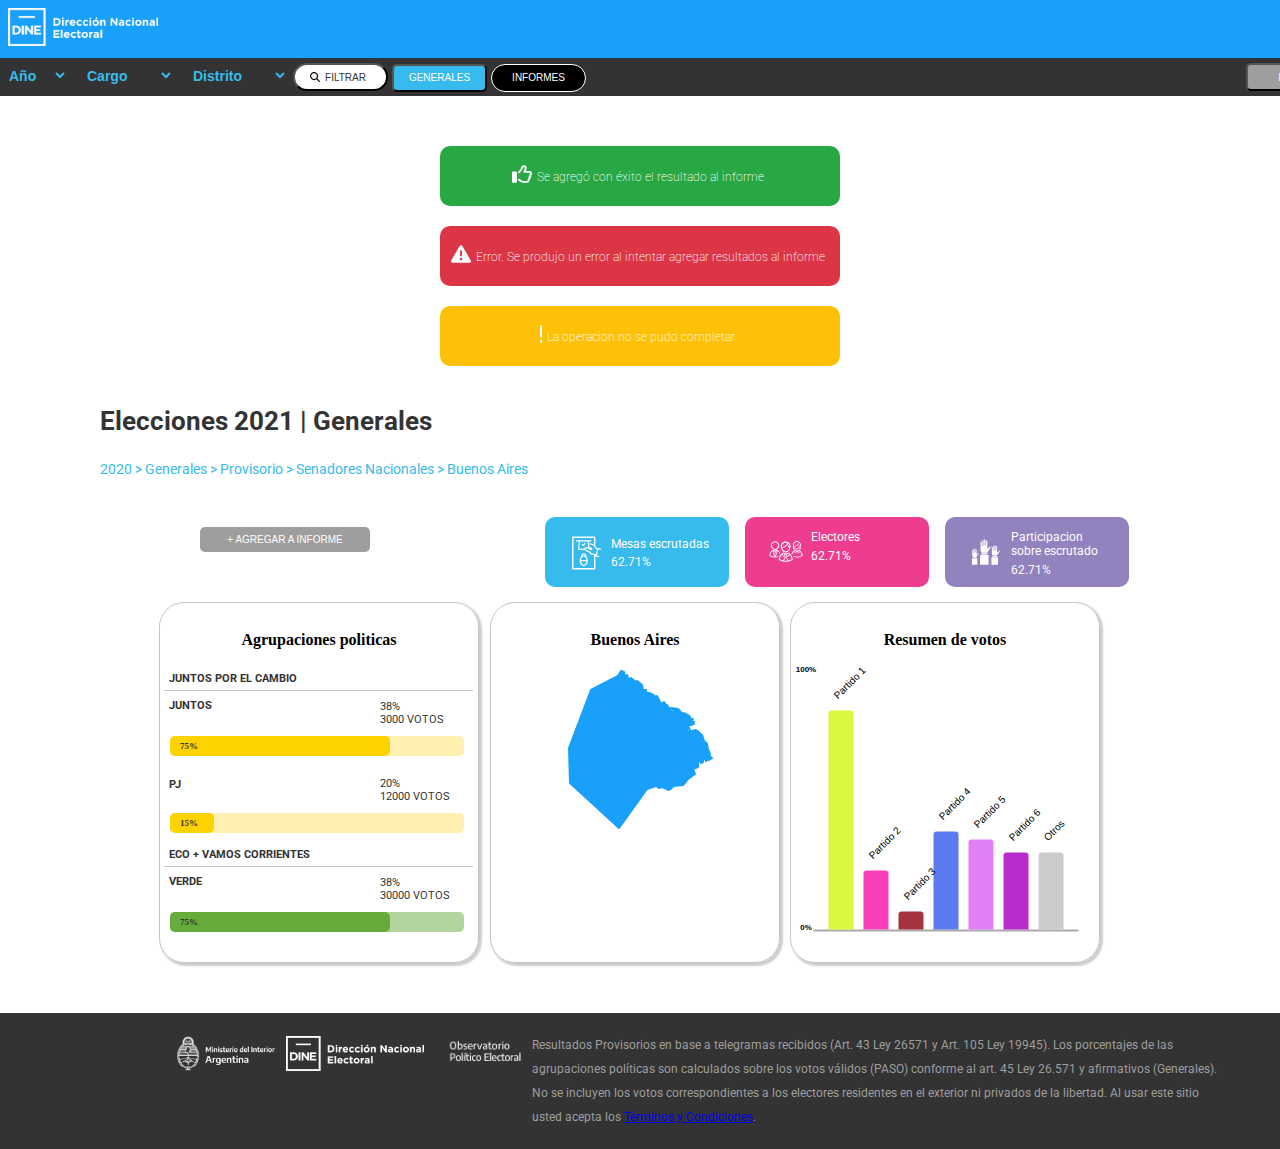
==== commit e465c6ec: "Finalizado" ====
--- a/tup-lc2-votacion-app/generales.html
+++ b/tup-lc2-votacion-app/generales.html
@@ -30,7 +30,12 @@
             <select id="distrito">
                 <option value="distrito-opc">Distrito</option>
             </select>
-            <div class="botones-3"><a href=""><button class="filtrar">filtrar<img src="fa-search" alt=""></button></a>
+            <div class="botones-3"><button class="filtrar"><svg xmlns="http://www.w3.org/2000/svg" height="10px"
+                        style="position: relative; top: 1px; right: 5px" viewBox="0 0 512 512">
+                        <path
+                            d="M416 208c0 45.9-14.9 88.3-40 122.7L502.6 457.4c12.5 12.5 12.5 32.8 0 45.3s-32.8 12.5-45.3 0L330.7 376c-34.4 25.2-76.8 40-122.7 40C93.1 416 0 322.9 0 208S93.1 0 208 0S416 93.1 416 208zM208 352a144 144 0 1 0 0-288 144 144 0 1 0 0 288z"
+                            fill="#000000" />
+                    </svg>filtrar</button></a>
                 <a href="generales.html"><button class="generales">generales</button></a>
                 <a href="informes.html"><button class="informes">informes</button></a>
             </div>
@@ -43,9 +48,36 @@
         <section id="sec-titulo">
             <!--Seccion para agregar contenido-->
             <div class="barra-de-mensajes">
-                <p class="mens1">Se agregó con éxito el resultado al informe</p>
-                <p class="mens2">Error. Se produjo un error al intentar agregar resultados al informe</p>
-                <p class="mens3">La operacion no se pudo completar</p>
+                <p class="mens1"><svg xmlns="http://www.w3.org/2000/svg" height="20px"
+                        style="position: relative; right: 5px; top: 3px" viewBox="0 0 512 512">
+                        <style>
+                            svg {
+                                fill: #ffffff
+                            }
+                        </style>
+                        <path
+                            d="M323.8 34.8c-38.2-10.9-78.1 11.2-89 49.4l-5.7 20c-3.7 13-10.4 25-19.5 35l-51.3 56.4c-8.9 9.8-8.2 25 1.6 33.9s25 8.2 33.9-1.6l51.3-56.4c14.1-15.5 24.4-34 30.1-54.1l5.7-20c3.6-12.7 16.9-20.1 29.7-16.5s20.1 16.9 16.5 29.7l-5.7 20c-5.7 19.9-14.7 38.7-26.6 55.5c-5.2 7.3-5.8 16.9-1.7 24.9s12.3 13 21.3 13L448 224c8.8 0 16 7.2 16 16c0 6.8-4.3 12.7-10.4 15c-7.4 2.8-13 9-14.9 16.7s.1 15.8 5.3 21.7c2.5 2.8 4 6.5 4 10.6c0 7.8-5.6 14.3-13 15.7c-8.2 1.6-15.1 7.3-18 15.1s-1.6 16.7 3.6 23.3c2.1 2.7 3.4 6.1 3.4 9.9c0 6.7-4.2 12.6-10.2 14.9c-11.5 4.5-17.7 16.9-14.4 28.8c.4 1.3 .6 2.8 .6 4.3c0 8.8-7.2 16-16 16H286.5c-12.6 0-25-3.7-35.5-10.7l-61.7-41.1c-11-7.4-25.9-4.4-33.3 6.7s-4.4 25.9 6.7 33.3l61.7 41.1c18.4 12.3 40 18.8 62.1 18.8H384c34.7 0 62.9-27.6 64-62c14.6-11.7 24-29.7 24-50c0-4.5-.5-8.8-1.3-13c15.4-11.7 25.3-30.2 25.3-51c0-6.5-1-12.8-2.8-18.7C504.8 273.7 512 257.7 512 240c0-35.3-28.6-64-64-64l-92.3 0c4.7-10.4 8.7-21.2 11.8-32.2l5.7-20c10.9-38.2-11.2-78.1-49.4-89zM32 192c-17.7 0-32 14.3-32 32V448c0 17.7 14.3 32 32 32H96c17.7 0 32-14.3 32-32V224c0-17.7-14.3-32-32-32H32z" />
+                    </svg>Se agregó con éxito el resultado al informe</p>
+                <p class="mens2"><svg xmlns="http://www.w3.org/2000/svg" height="20px"
+                        style="position: relative; right: 5px; top: 3px" viewBox="0 0 512 512" style="padding: 5px;">
+                        <style>
+                            svg {
+                                fill: #ffffff
+                            }
+                        </style>
+                        <path
+                            d="M256 32c14.2 0 27.3 7.5 34.5 19.8l216 368c7.3 12.4 7.3 27.7 .2 40.1S486.3 480 472 480H40c-14.3 0-27.6-7.7-34.7-20.1s-7-27.8 .2-40.1l216-368C228.7 39.5 241.8 32 256 32zm0 128c-13.3 0-24 10.7-24 24V296c0 13.3 10.7 24 24 24s24-10.7 24-24V184c0-13.3-10.7-24-24-24zm32 224a32 32 0 1 0 -64 0 32 32 0 1 0 64 0z" />
+                    </svg>Error. Se produjo un error al intentar agregar resultados al informe</p>
+                <p class="mens3"><svg xmlns="http://www.w3.org/2000/svg" height="20px" viewBox="0 0 64 512"
+                        style="position: relative; right: 5px; top: 3px">
+                        <style>
+                            svg {
+                                fill: #ffffff
+                            }
+                        </style>
+                        <path
+                            d="M64 64c0-17.7-14.3-32-32-32S0 46.3 0 64V320c0 17.7 14.3 32 32 32s32-14.3 32-32V64zM32 480a40 40 0 1 0 0-80 40 40 0 1 0 0 80z" />
+                    </svg>La operacion no se pudo completar</p>
             </div>
             <h1>Elecciones 2021 | Generales</h1>
             <p class="texto-path">2020 > Generales > Provisorio > Senadores Nacionales > Buenos Aires</p>
@@ -282,13 +314,20 @@
                     </h4>
                     <div class="chart-wrap horizontal">
                         <div class="grid">
-                            <div class="bar" style="--bar-value:85%; background-color: rgb(220, 248, 62);" data-name="Partido 1" title="Your Blog 85%"></div>
-                            <div class="bar" style="--bar-value:23%; background-color: rgb(248, 62, 183);" data-name="Partido 2" title="Medium 23%"></div>
-                            <div class="bar" style="--bar-value:7%; background-color: rgb(165, 51, 63);" data-name="Partido 3" title="Tumblr 7%"></div>
-                            <div class="bar" style="--bar-value:38%; background-color: rgb(91, 123, 239);" data-name="Partido 4" title="Facebook 38%"></div>
-                            <div class="bar" style="--bar-value:35%; background-color: rgb(225, 128, 244);" data-name="Partido 5" title="YouTube 35%"></div>
-                            <div class="bar" style="--bar-value:30%; background-color: rgb(186, 43, 205);" data-name="Partido 6" title="LinkedIn 30%"></div>
-                            <div class="bar" style="--bar-value:30%; background-color: rgb(203, 203, 203);" data-name="Otros" title="LinkedIn 30%"></div>
+                            <div class="bar" style="--bar-value:85%; background-color: rgb(220, 248, 62);"
+                                data-name="Partido 1" title="Your Blog 85%"></div>
+                            <div class="bar" style="--bar-value:23%; background-color: rgb(248, 62, 183);"
+                                data-name="Partido 2" title="Medium 23%"></div>
+                            <div class="bar" style="--bar-value:7%; background-color: rgb(165, 51, 63);"
+                                data-name="Partido 3" title="Tumblr 7%"></div>
+                            <div class="bar" style="--bar-value:38%; background-color: rgb(91, 123, 239);"
+                                data-name="Partido 4" title="Facebook 38%"></div>
+                            <div class="bar" style="--bar-value:35%; background-color: rgb(225, 128, 244);"
+                                data-name="Partido 5" title="YouTube 35%"></div>
+                            <div class="bar" style="--bar-value:30%; background-color: rgb(186, 43, 205);"
+                                data-name="Partido 6" title="LinkedIn 30%"></div>
+                            <div class="bar" style="--bar-value:30%; background-color: rgb(203, 203, 203);"
+                                data-name="Otros" title="LinkedIn 30%"></div>
                         </div>
                     </div>
                 </div>
@@ -301,7 +340,13 @@
             <img class="img2" src="img/icons/Logo_DINE_negativo.a88f983e.png" alt="">
             <img class="img3" src="img/icons/logos_001-10.4430c8d5.png" alt="">
         </div>
-        <div><p>Resultados Provisorios en base a telegramas recibidos (Art. 43 Ley 26571 y Art. 105 Ley 19945). Los porcentajes de las agrupaciones políticas son calculados sobre los votos válidos (PASO) conforme al art. 45 Ley 26.571 y afirmativos (Generales). No se incluyen los votos correspondientes a los electores residentes en el exterior ni privados de la libertad. Al usar este sitio usted acepta los <a href="#" target="_blank">Términos y Condiciones</a>.</p></div>
+        <div>
+            <p>Resultados Provisorios en base a telegramas recibidos (Art. 43 Ley 26571 y Art. 105 Ley 19945). Los
+                porcentajes de las agrupaciones políticas son calculados sobre los votos válidos (PASO) conforme al art.
+                45 Ley 26.571 y afirmativos (Generales). No se incluyen los votos correspondientes a los electores
+                residentes en el exterior ni privados de la libertad. Al usar este sitio usted acepta los <a href="#"
+                    target="_blank">Términos y Condiciones</a>.</p>
+        </div>
     </footer>
 </body>
 
--- a/tup-lc2-votacion-app/css/pages/paso.css
+++ b/tup-lc2-votacion-app/css/pages/paso.css
@@ -57,7 +57,7 @@
     text-transform: uppercase;
     text-align: center;
     color: var(--textos);
-    width: 90px;
+    width: 95px;
 }
 
 .generales{
@@ -108,6 +108,7 @@
     position: relative;
     top: 30px;
     width: 400px;
+    height: 60px;
     margin: 20px auto;
     padding: 15px;
     border-radius: 10px;
